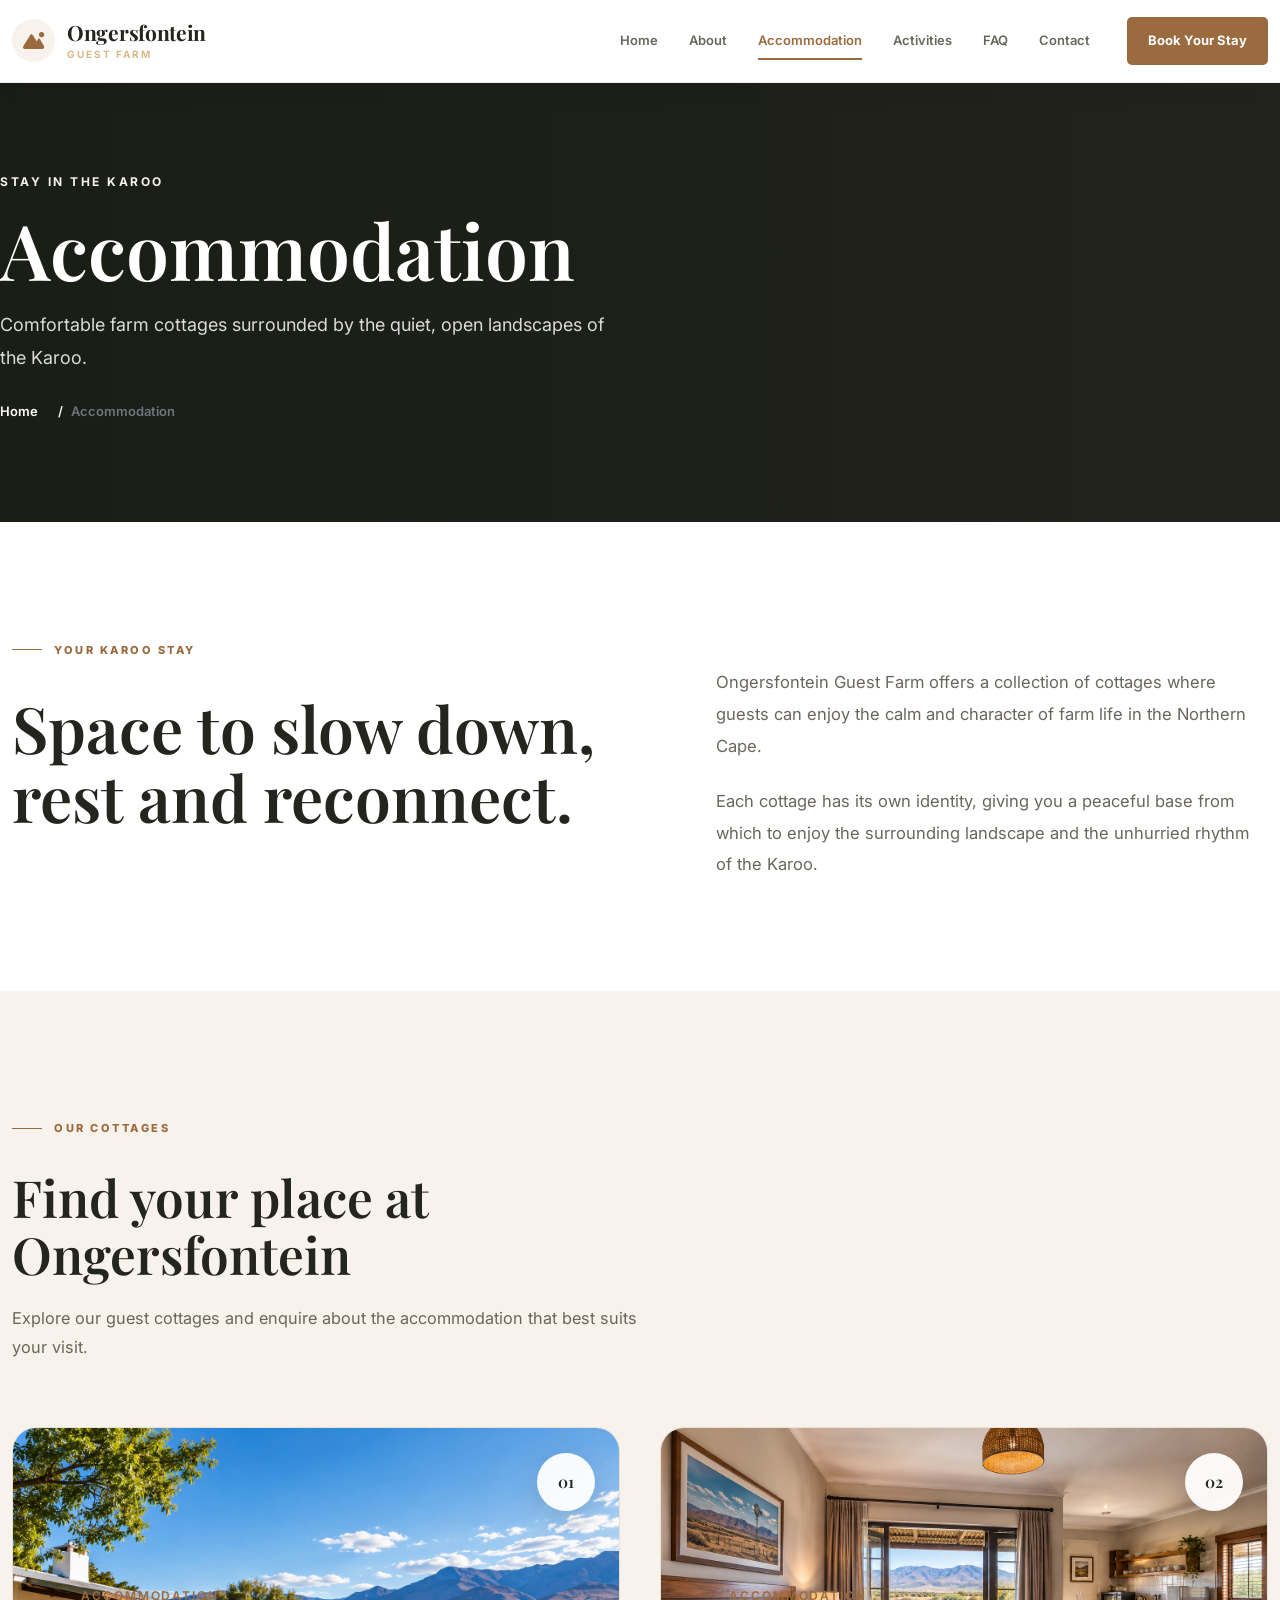
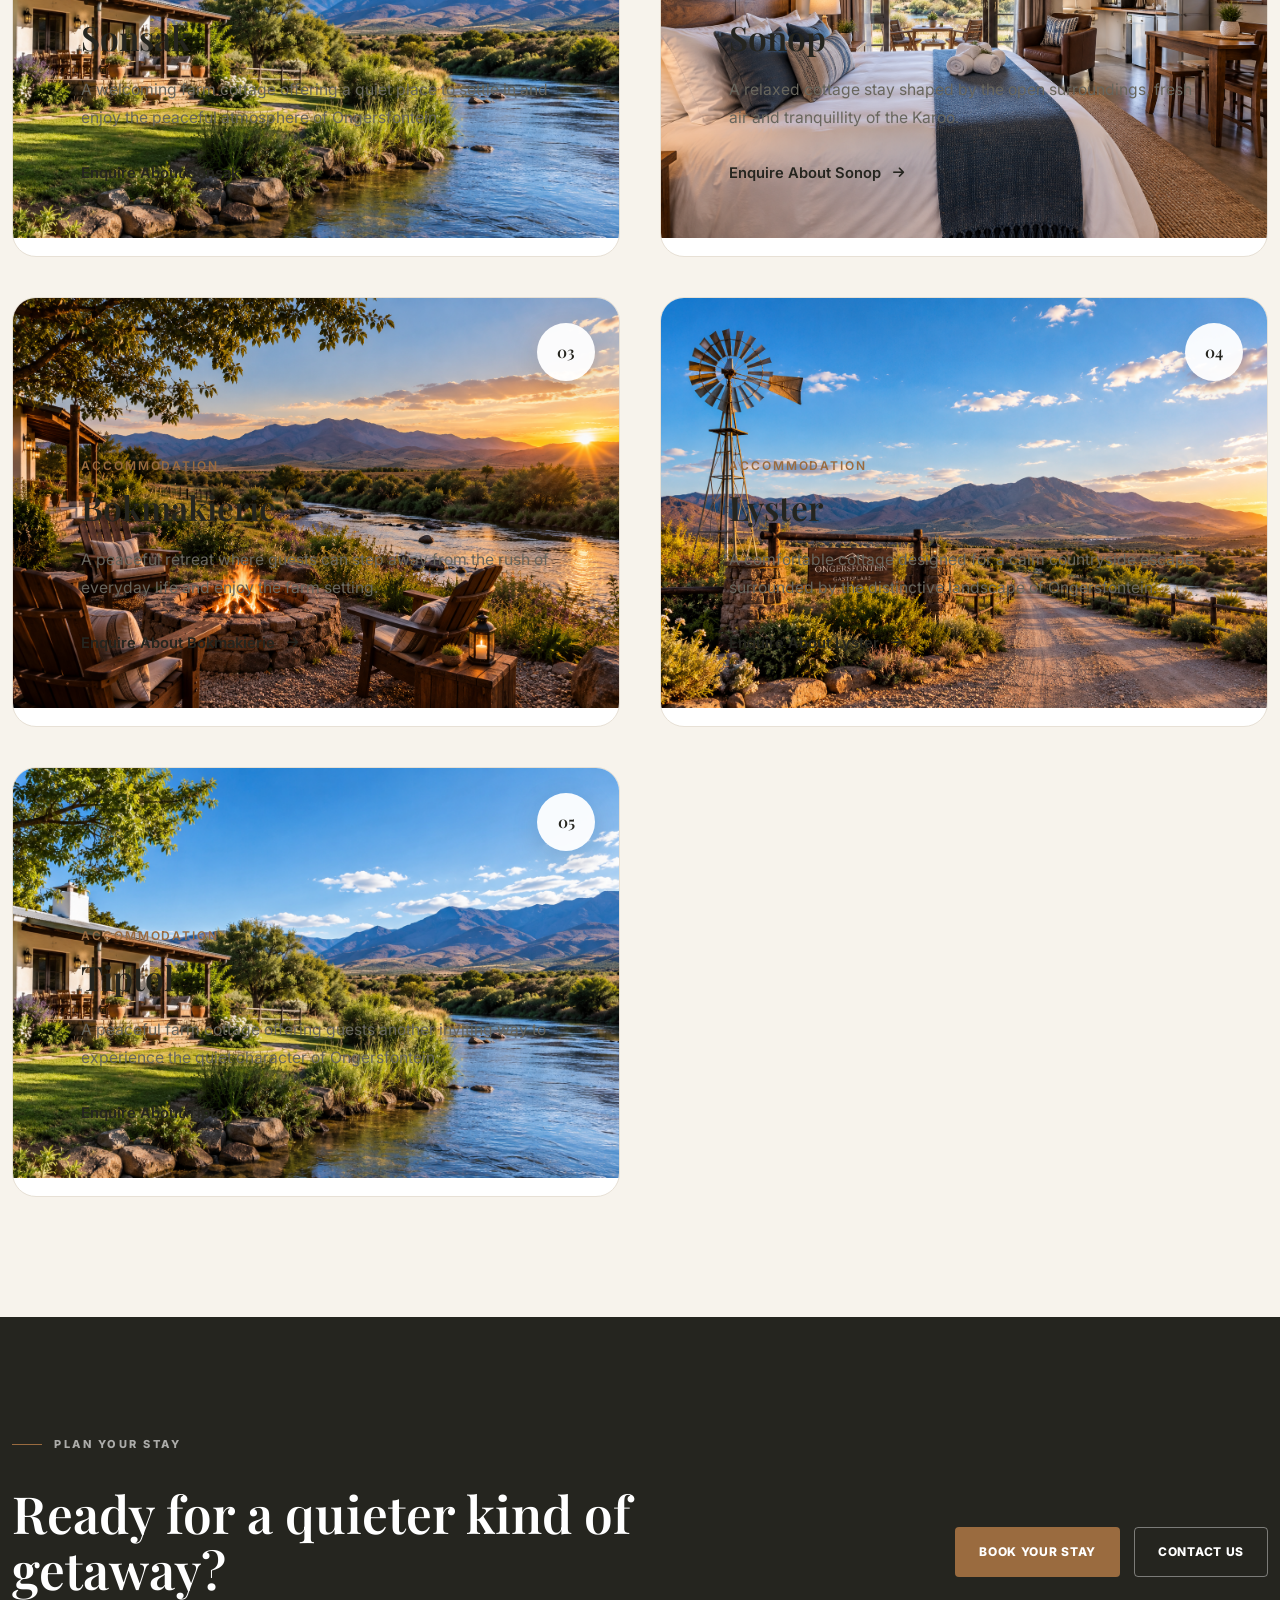
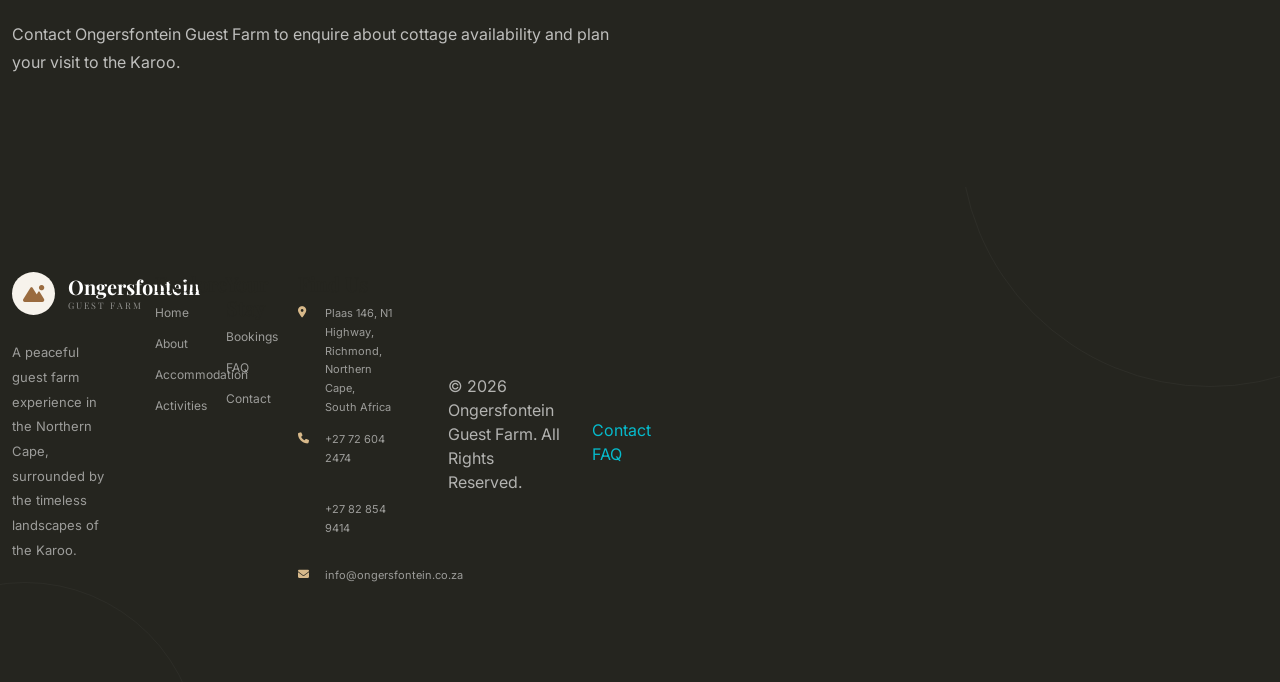
==== accommodation.html @ 9480a0e5 "Rename Accommodation.html to accommodation.html" ====
<!DOCTYPE html>
<html lang="en">

<head>
    <meta charset="utf-8">

    <title>Accommodation | Ongersfontein Guest Farm</title>

    <meta name="viewport" content="width=device-width, initial-scale=1.0">

    <meta name="description"
        content="Explore the cottages at Ongersfontein Guest Farm near Richmond in the Northern Cape. Discover peaceful Karoo accommodation surrounded by open landscapes and farm atmosphere.">

    <!-- Favicon -->
    <link href="img/favicon.ico" rel="icon">

    <!-- Google Fonts -->
    <link rel="preconnect" href="https://fonts.googleapis.com">
    <link rel="preconnect" href="https://fonts.gstatic.com" crossorigin>

    <link
        href="https://fonts.googleapis.com/css2?family=Playfair+Display:wght@500;600;700&family=Inter:wght@400;500;600&display=swap"
        rel="stylesheet">

    <!-- Font Awesome -->
    <link
        href="https://cdnjs.cloudflare.com/ajax/libs/font-awesome/6.5.2/css/all.min.css"
        rel="stylesheet">

    <!-- Bootstrap -->
    <link href="css/bootstrap.min.css" rel="stylesheet">

    <!-- Main Stylesheet -->
    <link href="css/style.css" rel="stylesheet">
</head>

<body>

    <!-- Spinner -->
    <div id="spinner"
        class="show bg-white position-fixed translate-middle w-100 vh-100 top-50 start-50 d-flex align-items-center justify-content-center">
        <div class="spinner-border text-primary" role="status">
            <span class="visually-hidden">Loading...</span>
        </div>
    </div>


    <!-- =========================
         NAVBAR
    ========================== -->
    <nav class="navbar navbar-expand-lg modern-navbar sticky-top">
        <div class="container">

            <a href="index.html" class="navbar-brand modern-brand">
                <span class="brand-icon">
                    <i class="fa-solid fa-mountain-sun"></i>
                </span>

                <span class="brand-text">
                    <strong>Ongersfontein</strong>
                    <small>Guest Farm</small>
                </span>
            </a>

            <button class="navbar-toggler modern-toggler" type="button"
                data-bs-toggle="collapse" data-bs-target="#mainNavbar"
                aria-controls="mainNavbar" aria-expanded="false"
                aria-label="Toggle navigation">

                <span class="navbar-toggler-icon"></span>
            </button>

            <div class="collapse navbar-collapse" id="mainNavbar">

                <ul class="navbar-nav ms-auto align-items-lg-center">

                    <li class="nav-item">
                        <a class="nav-link" href="index.html">Home</a>
                    </li>

                    <li class="nav-item">
                        <a class="nav-link" href="about.html">About</a>
                    </li>

                    <li class="nav-item">
                        <a class="nav-link active" href="accommodation.html">
                            Accommodation
                        </a>
                    </li>

                    <li class="nav-item">
                        <a class="nav-link" href="activities.html">
                            Activities
                        </a>
                    </li>

                    <li class="nav-item">
                        <a class="nav-link" href="faq.html">FAQ</a>
                    </li>

                    <li class="nav-item">
                        <a class="nav-link" href="contact.html">
                            Contact
                        </a>
                    </li>

                </ul>

                <a href="bookings.html"
                    class="modern-nav-btn ms-lg-4 mt-3 mt-lg-0">
                    Book Your Stay
                </a>

            </div>

        </div>
    </nav>


    <!-- =========================
         HERO
    ========================== -->
    <section class="inner-page-hero accommodation-page-hero">

        <div class="inner-page-hero-bg"></div>

        <div class="inner-page-hero-overlay"></div>

        <div class="container inner-page-hero-content">

            <span class="hero-eyebrow">
                Stay in the Karoo
            </span>

            <h1>Accommodation</h1>

            <p>
                Comfortable farm cottages surrounded by the quiet,
                open landscapes of the Karoo.
            </p>

            <nav aria-label="breadcrumb">

                <ol class="breadcrumb modern-breadcrumb">

                    <li class="breadcrumb-item">
                        <a href="index.html">Home</a>
                    </li>

                    <li class="breadcrumb-item active"
                        aria-current="page">
                        Accommodation
                    </li>

                </ol>

            </nav>

        </div>

    </section>


    <!-- =========================
         INTRODUCTION
    ========================== -->
    <section class="accommodation-intro">

        <div class="container">

            <div class="accommodation-intro-grid">

                <div class="accommodation-intro-heading">

                    <span class="modern-section-label">
                        Your Karoo Stay
                    </span>

                    <h2>
                        Space to slow down,
                        rest and reconnect.
                    </h2>

                </div>


                <div class="accommodation-intro-copy">

                    <p>
                        Ongersfontein Guest Farm offers a collection of
                        cottages where guests can enjoy the calm and
                        character of farm life in the Northern Cape.
                    </p>

                    <p>
                        Each cottage has its own identity, giving you a
                        peaceful base from which to enjoy the surrounding
                        landscape and the unhurried rhythm of the Karoo.
                    </p>

                </div>

            </div>

        </div>

    </section>


    <!-- =========================
         COTTAGES
    ========================== -->
    <section class="cottages-section">

        <div class="container">

            <div class="cottages-heading">

                <span class="modern-section-label">
                    Our Cottages
                </span>

                <h2>
                    Find your place at Ongersfontein
                </h2>

                <p>
                    Explore our guest cottages and enquire about the
                    accommodation that best suits your visit.
                </p>

            </div>


            <div class="cottage-grid">


                <!-- Cottage 01 -->
                <article class="cottage-card">

                    <div class="cottage-image">

                        <img src="img/E.png"
                            alt="Sonsak cottage at Ongersfontein Guest Farm">

                        <span class="cottage-number">01</span>

                    </div>

                    <div class="cottage-content">

                        <span class="cottage-label">
                            Accommodation
                        </span>

                        <h3>Sonsak</h3>

                        <p>
                            A welcoming farm cottage offering a quiet place
                            to settle in and enjoy the peaceful atmosphere
                            of Ongersfontein.
                        </p>

                        <a href="bookings.html"
                            class="cottage-link">

                            Enquire About Sonsak

                            <i class="fa-solid fa-arrow-right"></i>

                        </a>

                    </div>

                </article>


                <!-- Cottage 02 -->
                <article class="cottage-card">

                    <div class="cottage-image">

                        <img src="img/D.png"
                            alt="Sonop cottage at Ongersfontein Guest Farm">

                        <span class="cottage-number">02</span>

                    </div>

                    <div class="cottage-content">

                        <span class="cottage-label">
                            Accommodation
                        </span>

                        <h3>Sonop</h3>

                        <p>
                            A relaxed cottage stay shaped by the open
                            surroundings, fresh air and tranquillity
                            of the Karoo.
                        </p>

                        <a href="bookings.html"
                            class="cottage-link">

                            Enquire About Sonop

                            <i class="fa-solid fa-arrow-right"></i>

                        </a>

                    </div>

                </article>


                <!-- Cottage 03 -->
                <article class="cottage-card">

                    <div class="cottage-image">

                        <img src="img/C.png"
                            alt="Bokmakierie cottage at Ongersfontein Guest Farm">

                        <span class="cottage-number">03</span>

                    </div>

                    <div class="cottage-content">

                        <span class="cottage-label">
                            Accommodation
                        </span>

                        <h3>Bokmakierie</h3>

                        <p>
                            A peaceful retreat where guests can step away
                            from the rush of everyday life and enjoy
                            the farm setting.
                        </p>

                        <a href="bookings.html"
                            class="cottage-link">

                            Enquire About Bokmakierie

                            <i class="fa-solid fa-arrow-right"></i>

                        </a>

                    </div>

                </article>


                <!-- Cottage 04 -->
                <article class="cottage-card">

                    <div class="cottage-image">

                        <img src="img/B.png"
                            alt="Lyster cottage at Ongersfontein Guest Farm">

                        <span class="cottage-number">04</span>

                    </div>

                    <div class="cottage-content">

                        <span class="cottage-label">
                            Accommodation
                        </span>

                        <h3>Lyster</h3>

                        <p>
                            A comfortable cottage designed for a calm
                            countryside escape surrounded by the
                            distinctive landscape of Ongersfontein.
                        </p>

                        <a href="bookings.html"
                            class="cottage-link">

                            Enquire About Lyster

                            <i class="fa-solid fa-arrow-right"></i>

                        </a>

                    </div>

                </article>


                <!-- Cottage 05 -->
                <article class="cottage-card">

                    <div class="cottage-image">

                        <img src="img/A.png"
                            alt="Tiptol cottage at Ongersfontein Guest Farm">

                        <span class="cottage-number">05</span>

                    </div>

                    <div class="cottage-content">

                        <span class="cottage-label">
                            Accommodation
                        </span>

                        <h3>Tiptol</h3>

                        <p>
                            A peaceful farm cottage offering guests another
                            inviting way to experience the quiet character
                            of Ongersfontein.
                        </p>

                        <a href="bookings.html"
                            class="cottage-link">

                            Enquire About Tiptol

                            <i class="fa-solid fa-arrow-right"></i>

                        </a>

                    </div>

                </article>


            </div>

        </div>

    </section>


    <!-- =========================
         BOOKING CTA
    ========================== -->
    <section class="accommodation-cta">

        <div class="container">

            <div class="accommodation-cta-inner">

                <div class="accommodation-cta-copy">

                    <span class="modern-section-label light-label">
                        Plan Your Stay
                    </span>

                    <h2>
                        Ready for a quieter kind of getaway?
                    </h2>

                    <p>
                        Contact Ongersfontein Guest Farm to enquire about
                        cottage availability and plan your visit to the Karoo.
                    </p>

                </div>


                <div class="accommodation-cta-actions">

                    <a href="bookings.html"
                        class="modern-primary-btn">
                        Book Your Stay
                    </a>

                    <a href="contact.html"
                        class="modern-outline-btn light-outline">
                        Contact Us
                    </a>

                </div>

            </div>

        </div>

    </section>


    <!-- =========================
         FOOTER
    ========================== -->
    <footer class="modern-footer">

        <div class="container modern-footer-main">

            <div class="row g-5">


                <!-- Brand -->
                <div class="col-lg-4 col-md-6">

                    <div class="footer-brand">

                        <a href="index.html"
                            class="footer-logo">

                            <span class="brand-icon">
                                <i class="fa-solid fa-mountain-sun"></i>
                            </span>

                            <span class="brand-text">

                                <strong>
                                    Ongersfontein
                                </strong>

                                <small>
                                    Guest Farm
                                </small>

                            </span>

                        </a>

                        <p>
                            A peaceful guest farm experience in the
                            Northern Cape, surrounded by the timeless
                            landscapes of the Karoo.
                        </p>

                    </div>

                </div>


                <!-- Explore -->
                <div class="col-lg-2 col-md-6">

                    <div class="footer-column">

                        <h5>Explore</h5>

                        <a href="index.html">
                            Home
                        </a>

                        <a href="about.html">
                            About
                        </a>

                        <a href="accommodation.html">
                            Accommodation
                        </a>

                        <a href="activities.html">
                            Activities
                        </a>

                    </div>

                </div>


                <!-- Stay -->
                <div class="col-lg-2 col-md-6">

                    <div class="footer-column">

                        <h5>Your Stay</h5>

                        <a href="bookings.html">
                            Bookings
                        </a>

                        <a href="faq.html">
                            FAQ
                        </a>

                        <a href="contact.html">
                            Contact
                        </a>

                    </div>

                </div>


                <!-- Contact -->
                <div class="col-lg-4 col-md-6">

                    <div class="footer-column footer-contact">

                        <h5>Find Us</h5>

                        <p>
                            <i class="fa-solid fa-location-dot"></i>

                            <span>
                                Plaas 146, N1 Highway,<br>
                                Richmond, Northern Cape,<br>
                                South Africa
                            </span>
                        </p>

                        <p>
                            <i class="fa-solid fa-phone"></i>

                            <span>

                                <a href="tel:+27726042474">
                                    +27 72 604 2474
                                </a>

                                <br>

                                <a href="tel:+27828549414">
                                    +27 82 854 9414
                                </a>

                            </span>
                        </p>

                        <p>
                            <i class="fa-solid fa-envelope"></i>

                            <a href="mailto:info@ongersfontein.co.za">
                                info@ongersfontein.co.za
                            </a>
                        </p>

                    </div>

                </div>


            </div>


           

            <div class="modern-footer-bottom">

                <p>
                    &copy; 2026 Ongersfontein Guest Farm.
                    All Rights Reserved.
                </p>

                <div>
                    <a href="contact.html">
                        Contact
                    </a>

                    <a href="faq.html">
                        FAQ
                    </a>
                </div>

            </div>

        </div>

    </footer>


    <!-- Bootstrap JS -->
    <script src="js/bootstrap.bundle.min.js"></script>


    <!-- Spinner -->
    <script>
        window.addEventListener("load", function () {
            const spinner = document.getElementById("spinner");

            if (spinner) {
                spinner.classList.remove("show");
            }
        });
    </script>

</body>

</html>
---- css/style.css ----
/********** Template CSS **********/
:root {
    --primary: #06BBCC;
    --light: #F0FBFC;
    --dark: #181d38;
}

.fw-medium {
    font-weight: 600 !important;
}

.fw-semi-bold {
    font-weight: 700 !important;
}

.back-to-top {
    position: fixed;
    display: none;
    right: 45px;
    bottom: 45px;
    z-index: 99;
}


/*** Spinner ***/
#spinner {
    opacity: 0;
    visibility: hidden;
    transition: opacity .5s ease-out, visibility 0s linear .5s;
    z-index: 99999;
}

#spinner.show {
    transition: opacity .5s ease-out, visibility 0s linear 0s;
    visibility: visible;
    opacity: 1;
}


/*** Button ***/
.btn {
    font-family: 'Nunito', sans-serif;
    font-weight: 600;
    transition: .5s;
}

.btn.btn-primary,
.btn.btn-secondary {
    color: #FFFFFF;
}

.btn-square {
    width: 38px;
    height: 38px;
}

.btn-sm-square {
    width: 32px;
    height: 32px;
}

.btn-lg-square {
    width: 48px;
    height: 48px;
}

.btn-square,
.btn-sm-square,
.btn-lg-square {
    padding: 0;
    display: flex;
    align-items: center;
    justify-content: center;
    font-weight: normal;
    border-radius: 0px;
}


/*** Navbar ***/
.navbar .dropdown-toggle::after {
    border: none;
    content: "\f107";
    font-family: "Font Awesome 5 Free";
    font-weight: 900;
    vertical-align: middle;
    margin-left: 8px;
}

.navbar-light .navbar-nav .nav-link {
    margin-right: 30px;
    padding: 25px 0;
    color: #FFFFFF;
    font-size: 15px;
    text-transform: uppercase;
    outline: none;
}

.navbar-light .navbar-nav .nav-link:hover,
.navbar-light .navbar-nav .nav-link.active {
    color: var(--primary);
}

@media (max-width: 991.98px) {
    .navbar-light .navbar-nav .nav-link  {
        margin-right: 0;
        padding: 10px 0;
    }

    .navbar-light .navbar-nav {
        border-top: 1px solid #EEEEEE;
    }
}

.navbar-light .navbar-brand,
.navbar-light a.btn {
    height: 75px;
}

.navbar-light .navbar-nav .nav-link {
    color: var(--dark);
    font-weight: 500;
}

.navbar-light.sticky-top {
    top: -100px;
    transition: .5s;
}

@media (min-width: 992px) {
    .navbar .nav-item .dropdown-menu {
        display: block;
        margin-top: 0;
        opacity: 0;
        visibility: hidden;
        transition: .5s;
    }

    .navbar .dropdown-menu.fade-down {
        top: 100%;
        transform: rotateX(-75deg);
        transform-origin: 0% 0%;
    }

    .navbar .nav-item:hover .dropdown-menu {
        top: 100%;
        transform: rotateX(0deg);
        visibility: visible;
        transition: .5s;
        opacity: 1;
    }
}


/*** Header carousel ***/
@media (max-width: 768px) {
    .header-carousel .owl-carousel-item {
        position: relative;
        min-height: 500px;
    }
    
    .header-carousel .owl-carousel-item img {
        position: absolute;
        width: 100%;
        height: 100%;
        object-fit: cover;
    }
}

.header-carousel .owl-nav {
    position: absolute;
    top: 50%;
    right: 8%;
    transform: translateY(-50%);
    display: flex;
    flex-direction: column;
}

.header-carousel .owl-nav .owl-prev,
.header-carousel .owl-nav .owl-next {
    margin: 7px 0;
    width: 45px;
    height: 45px;
    display: flex;
    align-items: center;
    justify-content: center;
    color: #FFFFFF;
    background: transparent;
    border: 1px solid #FFFFFF;
    font-size: 22px;
    transition: .5s;
}

.header-carousel .owl-nav .owl-prev:hover,
.header-carousel .owl-nav .owl-next:hover {
    background: var(--primary);
    border-color: var(--primary);
}

.page-header {
    background: linear-gradient(rgba(24, 29, 56, .7), rgba(24, 29, 56, .7)), url(../img/E.png);
    background-position: center center;
    background-repeat: no-repeat;
    background-size: cover;
}

.page-header-inner {
    background: rgba(15, 23, 43, .7);
}

.breadcrumb-item + .breadcrumb-item::before {
    color: var(--light);
}


/*** Section Title ***/
.section-title {
    position: relative;
    display: inline-block;
    text-transform: uppercase;
}

.section-title::before {
    position: absolute;
    content: "";
    width: calc(100% + 80px);
    height: 2px;
    top: 4px;
    left: -40px;
    background: var(--primary);
    z-index: -1;
}

.section-title::after {
    position: absolute;
    content: "";
    width: calc(100% + 120px);
    height: 2px;
    bottom: 5px;
    left: -60px;
    background: var(--primary);
    z-index: -1;
}

.section-title.text-start::before {
    width: calc(100% + 40px);
    left: 0;
}

.section-title.text-start::after {
    width: calc(100% + 60px);
    left: 0;
}


/*** Service ***/
.service-item {
    background: var(--light);
    transition: .5s;
}

.service-item:hover {
    margin-top: -10px;
    background: var(--primary);
}

.service-item * {
    transition: .5s;
}

.service-item:hover * {
    color: var(--light) !important;
}


/*** Categories & Courses ***/
.category img,
.course-item img {
    transition: .5s;
}

.category a:hover img,
.course-item:hover img {
    transform: scale(1.1);
}


/*** Team ***/
.team-item img {
    transition: .5s;
}

.team-item:hover img {
    transform: scale(1.1);
}


/*** Testimonial ***/
.testimonial-carousel::before {
    position: absolute;
    content: "";
    top: 0;
    left: 0;
    height: 100%;
    width: 0;
    background: linear-gradient(to right, rgba(255, 255, 255, 1) 0%, rgba(255, 255, 255, 0) 100%);
    z-index: 1;
}

.testimonial-carousel::after {
    position: absolute;
    content: "";
    top: 0;
    right: 0;
    height: 100%;
    width: 0;
    background: linear-gradient(to left, rgba(255, 255, 255, 1) 0%, rgba(255, 255, 255, 0) 100%);
    z-index: 1;
}

@media (min-width: 768px) {
    .testimonial-carousel::before,
    .testimonial-carousel::after {
        width: 200px;
    }
}

@media (min-width: 992px) {
    .testimonial-carousel::before,
    .testimonial-carousel::after {
        width: 300px;
    }
}

.testimonial-carousel .owl-item .testimonial-text,
.testimonial-carousel .owl-item.center .testimonial-text * {
    transition: .5s;
}

.testimonial-carousel .owl-item.center .testimonial-text {
    background: var(--primary) !important;
}

.testimonial-carousel .owl-item.center .testimonial-text * {
    color: #FFFFFF !important;
}

.testimonial-carousel .owl-dots {
    margin-top: 24px;
    display: flex;
    align-items: flex-end;
    justify-content: center;
}

.testimonial-carousel .owl-dot {
    position: relative;
    display: inline-block;
    margin: 0 5px;
    width: 15px;
    height: 15px;
    border: 1px solid #CCCCCC;
    transition: .5s;
}

.testimonial-carousel .owl-dot.active {
    background: var(--primary);
    border-color: var(--primary);
}


/*** Footer ***/
.footer .btn.btn-social {
    margin-right: 5px;
    width: 35px;
    height: 35px;
    display: flex;
    align-items: center;
    justify-content: center;
    color: var(--light);
    font-weight: normal;
    border: 1px solid #FFFFFF;
    border-radius: 35px;
    transition: .3s;
}

.footer .btn.btn-social:hover {
    color: var(--primary);
}

.footer .btn.btn-link {
    display: block;
    margin-bottom: 5px;
    padding: 0;
    text-align: left;
    color: #FFFFFF;
    font-size: 15px;
    font-weight: normal;
    text-transform: capitalize;
    transition: .3s;
}

.footer .btn.btn-link::before {
    position: relative;
    content: "\f105";
    font-family: "Font Awesome 5 Free";
    font-weight: 900;
    margin-right: 10px;
}

.footer .btn.btn-link:hover {
    letter-spacing: 1px;
    box-shadow: none;
}

.footer .copyright {
    padding: 25px 0;
    font-size: 15px;
    border-top: 1px solid rgba(256, 256, 256, .1);
}

.footer .copyright a {
    color: var(--light);
}

.footer .footer-menu a {
    margin-right: 15px;
    padding-right: 15px;
    border-right: 1px solid rgba(255, 255, 255, .1);
}

.footer .footer-menu a:last-child {
    margin-right: 0;
    padding-right: 0;
    border-right: none;
}


/* Custom Tailwind overrides */
#spinner.show {
  opacity: 1 !important;
  visibility: visible !important;
}

.animate__animated.animate__fadeInDown {
  animation: fadeInDown 1s ease forwards;
}

@keyframes fadeInDown {
  from { opacity: 0; transform: translateY(-20px); }
  to { opacity: 1; transform: translateY(0); }
}
/* Spinner visibility toggle */
#spinner.show {
  opacity: 1 !important;
  visibility: visible !important;
}

/* Animate.css fallback for fadeInDown */
@keyframes fadeInDown {
  from { opacity: 0; transform: translateY(-20px); }
  to { opacity: 1; transform: translateY(0); }
}
.animate__animated.animate__fadeInDown {
  animation: fadeInDown 1s ease forwards;
}


/* =========================================================
   ONGERSFONTEIN GUEST FARM
   MODERN HOSPITALITY DESIGN
========================================================= */

:root {
    --primary: #9a6b3f;
    --primary-dark: #76502f;
    --secondary: #d8b98a;

    --dark: #25251f;
    --dark-soft: #3a392f;

    --cream: #f7f3ec;
    --cream-dark: #eee7dc;

    --white: #ffffff;
    --text: #68665d;
    --border: #e7e0d5;

    --radius: 16px;
    --radius-lg: 24px;

    --transition: all 0.3s ease;
}


/* =========================================================
   GENERAL
========================================================= */

body {
    font-family: "Inter", sans-serif;
    color: var(--text);
    background: var(--white);
}

h1,
h2,
h3,
h4,
h5,
h6 {
    font-family: "Playfair Display", serif;
    color: var(--dark);
}

a {
    text-decoration: none;
    transition: var(--transition);
}

.container {
    max-width: 1180px;
}


/* =========================================================
   LOADER
========================================================= */

.site-loader {
    position: fixed;
    inset: 0;
    z-index: 99999;
    background: var(--cream);
    display: flex;
    align-items: center;
    justify-content: center;
}

.loader-ring {
    width: 48px;
    height: 48px;
    border: 3px solid rgba(154, 107, 63, 0.2);
    border-top-color: var(--primary);
    border-radius: 50%;
    animation: loader 0.8s linear infinite;
}

@keyframes loader {
    to {
        transform: rotate(360deg);
    }
}


/* =========================================================
   NAVBAR
========================================================= */

.site-navbar {
    position: sticky;
    top: 0;
    z-index: 1000;
    width: 100%;
    background: rgba(255, 255, 255, 0.96);
    border-bottom: 1px solid rgba(0, 0, 0, 0.05);
    backdrop-filter: blur(12px);
}

.navbar-inner {
    min-height: 82px;
    display: flex;
    align-items: center;
}

.brand {
    display: flex;
    align-items: center;
    gap: 12px;
    color: var(--dark);
}

.brand:hover {
    color: var(--primary);
}

.brand-icon {
    width: 43px;
    height: 43px;
    border-radius: 50%;
    background: var(--cream);
    color: var(--primary);
    display: flex;
    align-items: center;
    justify-content: center;
    font-size: 17px;
}

.brand-text {
    display: flex;
    flex-direction: column;
    line-height: 1.1;
}

.brand-text strong {
    font-family: "Playfair Display", serif;
    font-size: 21px;
    font-weight: 700;
}

.brand-text small {
    margin-top: 4px;
    color: var(--text);
    font-size: 10px;
    text-transform: uppercase;
    letter-spacing: 2px;
}


.navbar-links {
    display: flex;
    align-items: center;
    gap: 30px;
    margin-left: auto;
    margin-right: 30px;
}

.navbar-links a {
    position: relative;
    color: var(--dark);
    font-size: 13px;
    font-weight: 600;
    letter-spacing: 0.2px;
    padding: 31px 0;
}

.navbar-links a::after {
    content: "";
    position: absolute;
    bottom: 23px;
    left: 0;
    width: 0;
    height: 2px;
    background: var(--primary);
    transition: var(--transition);
}

.navbar-links a:hover,
.navbar-links a.active {
    color: var(--primary);
}

.navbar-links a:hover::after,
.navbar-links a.active::after {
    width: 100%;
}


.nav-book-btn {
    display: inline-flex;
    align-items: center;
    gap: 12px;
    padding: 13px 20px;
    background: var(--dark);
    color: var(--white);
    border-radius: 50px;
    font-size: 12px;
    font-weight: 700;
    letter-spacing: 0.3px;
}

.nav-book-btn:hover {
    background: var(--primary);
    color: var(--white);
    transform: translateY(-2px);
}

.nav-book-btn i {
    font-size: 11px;
}


/* =========================================================
   MOBILE NAV
========================================================= */

.navbar-toggle {
    display: none;
    margin-left: auto;
    border: 0;
    background: transparent;
    width: 42px;
    height: 42px;
    padding: 8px;
}

.navbar-toggle span {
    display: block;
    height: 2px;
    background: var(--dark);
    margin: 5px 0;
}


/* =========================================================
   HERO
========================================================= */

.hero-section {
    position: relative;
    overflow: hidden;
}

.hero-slide {
    position: relative;
    height: min(720px, calc(100vh - 82px));
    min-height: 580px;
    overflow: hidden;
}

.hero-slide > img {
    width: 100%;
    height: 100%;
    object-fit: cover;
}

.hero-overlay {
    position: absolute;
    inset: 0;
    background:
        linear-gradient(
            90deg,
            rgba(20, 21, 17, 0.82) 0%,
            rgba(20, 21, 17, 0.60) 42%,
            rgba(20, 21, 17, 0.15) 100%
        );
}

.hero-content {
    position: absolute;
    inset: 0;
    display: flex;
    align-items: center;
}

.hero-copy {
    max-width: 680px;
    padding-bottom: 25px;
}

.hero-eyebrow {
    display: flex;
    align-items: center;
    gap: 10px;
    margin-bottom: 20px;
    color: var(--secondary);
    font-size: 12px;
    font-weight: 700;
    text-transform: uppercase;
    letter-spacing: 3px;
}

.hero-eyebrow span {
    width: 35px;
    height: 1px;
    background: var(--secondary);
}

.hero-copy h1 {
    margin: 0 0 22px;
    color: var(--white);
    font-size: clamp(48px, 6vw, 82px);
    line-height: 0.98;
    font-weight: 500;
    letter-spacing: -2px;
}

.hero-copy h1 em {
    color: var(--secondary);
    font-weight: 400;
}

.hero-copy p {
    max-width: 570px;
    margin-bottom: 32px;
    color: rgba(255, 255, 255, 0.86);
    font-size: 17px;
    line-height: 1.8;
}

.hero-buttons {
    display: flex;
    flex-wrap: wrap;
    gap: 12px;
}


/* =========================================================
   BUTTONS
========================================================= */

.btn-primary-custom {
    display: inline-flex;
    align-items: center;
    justify-content: center;
    gap: 15px;

    padding: 15px 24px;

    border-radius: 50px;

    background: var(--primary);
    color: var(--white);

    font-size: 12px;
    font-weight: 700;
    letter-spacing: 0.4px;
}

.btn-primary-custom:hover {
    color: var(--white);
    background: var(--primary-dark);
    transform: translateY(-2px);
}

.btn-primary-custom i {
    font-size: 10px;
}


.btn-outline-light-custom {
    display: inline-flex;
    align-items: center;
    justify-content: center;

    padding: 14px 23px;

    border: 1px solid rgba(255, 255, 255, 0.55);
    border-radius: 50px;

    color: var(--white);

    font-size: 12px;
    font-weight: 700;
}

.btn-outline-light-custom:hover {
    background: var(--white);
    color: var(--dark);
}


/* =========================================================
   HERO LOCATION
========================================================= */

.hero-location {
    position: absolute;
    right: 40px;
    bottom: 35px;

    display: flex;
    align-items: center;
    gap: 9px;

    color: rgba(255, 255, 255, 0.8);

    font-size: 11px;
    text-transform: uppercase;
    letter-spacing: 1.5px;
}

.hero-location i {
    color: var(--secondary);
}


/* =========================================================
   HERO SCROLL
========================================================= */

.hero-scroll {
    position: absolute;
    left: 50%;
    bottom: 28px;
    transform: translateX(-50%);

    display: flex;
    flex-direction: column;
    align-items: center;
    gap: 7px;

    color: rgba(255, 255, 255, 0.65);

    font-size: 9px;
    text-transform: uppercase;
    letter-spacing: 2px;

    z-index: 10;
}

.hero-scroll i {
    font-size: 10px;
}


/* =========================================================
   HIGHLIGHTS
========================================================= */

.highlights-section {
    position: relative;
    margin-top: -1px;
    padding: 0 0 20px;
    background: var(--white);
}

.highlights-card {
    position: relative;
    z-index: 20;

    display: grid;
    grid-template-columns: repeat(4, 1fr);

    padding: 27px 30px;

    background: var(--white);
    border-radius: 0 0 var(--radius-lg) var(--radius-lg);

    box-shadow: 0 15px 45px rgba(37, 37, 31, 0.08);
}

.highlight-item {
    display: flex;
    align-items: center;
    gap: 15px;
    padding: 5px 15px;
}

.highlight-icon {
    flex: 0 0 auto;

    width: 46px;
    height: 46px;

    display: flex;
    align-items: center;
    justify-content: center;

    border-radius: 50%;

    background: var(--cream);
    color: var(--primary);
}

.highlight-item span {
    display: block;
    margin-bottom: 4px;

    font-size: 9px;
    text-transform: uppercase;
    letter-spacing: 1.4px;
    color: #99958b;
}

.highlight-item strong {
    color: var(--dark);
    font-size: 13px;
}

.highlight-divider {
    width: 1px;
    background: var(--border);
}


/* =========================================================
   INTRO SECTION
========================================================= */

.intro-section {
    padding: 110px 0;
    background: var(--cream);
}

.intro-image-wrapper {
    position: relative;
    padding-right: 35px;
    padding-bottom: 35px;
}

.intro-image-wrapper::after {
    content: "";

    position: absolute;
    right: 0;
    bottom: 0;

    width: 75%;
    height: 75%;

    border: 1px solid var(--secondary);
    border-radius: var(--radius-lg);

    z-index: 0;
}

.intro-image {
    position: relative;
    z-index: 1;

    width: 100%;
    height: 500px;

    object-fit: cover;
    border-radius: var(--radius-lg);
}

.experience-badge {
    position: absolute;
    right: -5px;
    top: 35px;
    z-index: 5;

    width: 120px;
    height: 120px;

    border-radius: 50%;

    display: flex;
    flex-direction: column;
    align-items: center;
    justify-content: center;

    background: var(--primary);
    color: var(--white);

    box-shadow: 0 15px 30px rgba(0, 0, 0, 0.12);
}

.experience-badge strong {
    font-family: "Playfair Display", serif;
    font-size: 25px;
}

.experience-badge span {
    font-size: 9px;
    text-transform: uppercase;
    letter-spacing: 1.5px;
}


.section-label {
    display: flex;
    align-items: center;
    gap: 10px;

    margin-bottom: 18px;

    color: var(--primary);

    font-size: 10px;
    font-weight: 700;
    text-transform: uppercase;
    letter-spacing: 2.5px;
}

.section-label span {
    width: 28px;
    height: 1px;
    background: var(--primary);
}


.section-title {
    margin-bottom: 25px;

    font-size: clamp(38px, 4vw, 55px);
    line-height: 1.05;
    font-weight: 500;

    color: var(--dark);
}

.section-title em {
    color: var(--primary);
    font-weight: 400;
}

.intro-text {
    max-width: 520px;

    font-size: 16px;
    line-height: 1.85;

    color: var(--dark-soft);
}

.intro-text.secondary {
    color: var(--text);
    font-size: 14px;
}


.text-link {
    display: inline-flex;
    align-items: center;
    gap: 13px;

    margin-top: 15px;

    color: var(--primary);

    font-size: 12px;
    font-weight: 700;
    text-transform: uppercase;
    letter-spacing: 1px;
}

.text-link:hover {
    color: var(--primary-dark);
    gap: 18px;
}


/* =========================================================
   EXPERIENCE SECTION
========================================================= */

.experience-section {
    padding: 110px 0;
    background: var(--white);
}

.section-heading {
    max-width: 650px;
    margin: 0 auto;
}

.section-heading > p {
    max-width: 530px;
    margin: 0 auto;

    font-size: 15px;
    line-height: 1.8;
}


.experience-card {
    position: relative;

    display: block;
    height: 100%;

    padding: 35px 30px 30px;

    border: 1px solid var(--border);
    border-radius: var(--radius-lg);

    background: var(--white);

    overflow: hidden;
}

.experience-card::before {
    content: "";

    position: absolute;
    top: 0;
    left: 0;

    width: 100%;
    height: 3px;

    background: var(--primary);

    transform: scaleX(0);
    transform-origin: left;

    transition: var(--transition);
}

.experience-card:hover {
    border-color: transparent;
    box-shadow: 0 20px 50px rgba(37, 37, 31, 0.10);
    transform: translateY(-7px);
}

.experience-card:hover::before {
    transform: scaleX(1);
}


.experience-card-icon {
    width: 52px;
    height: 52px;

    margin-bottom: 30px;

    display: flex;
    align-items: center;
    justify-content: center;

    border-radius: 14px;

    background: var(--cream);
    color: var(--primary);

    font-size: 19px;
}


.card-number {
    position: absolute;
    top: 25px;
    right: 25px;

    color: #ddd7ce;

    font-family: "Playfair Display", serif;
    font-size: 30px;
}


.experience-card h3 {
    margin-bottom: 14px;

    font-size: 23px;
    font-weight: 600;
}

.experience-card p {
    margin-bottom: 25px;

    font-size: 13px;
    line-height: 1.8;
    color: var(--text);
}


.card-link {
    display: inline-flex;
    align-items: center;
    gap: 10px;

    color: var(--primary);

    font-size: 10px;
    font-weight: 700;
    text-transform: uppercase;
    letter-spacing: 1px;
}

.card-link i {
    font-size: 9px;
    transition: var(--transition);
}

.experience-card:hover .card-link i {
    transform: translateX(5px);
}


/* =========================================================
   FEATURED CARD
========================================================= */

.featured-card {
    background: var(--dark);
    border-color: var(--dark);
}

.featured-card h3 {
    color: var(--white);
}

.featured-card p {
    color: rgba(255, 255, 255, 0.65);
}

.featured-card .experience-card-icon {
    background: rgba(255, 255, 255, 0.08);
    color: var(--secondary);
}

.featured-card .card-number {
    color: rgba(255, 255, 255, 0.12);
}

.featured-card .card-link {
    color: var(--secondary);
}


/* =========================================================
   BOOKING CTA
========================================================= */

.booking-cta {
    position: relative;

    padding: 120px 0;

    background:
        url("../img/E.png")
        center center / cover no-repeat;

    overflow: hidden;
}

.booking-cta-overlay {
    position: absolute;
    inset: 0;

    background: rgba(30, 29, 23, 0.78);
}

.booking-content {
    position: relative;

    max-width: 700px;
}

.light-label {
    color: var(--secondary);
}

.light-label span {
    background: var(--secondary);
}

.booking-content h2 {
    margin-bottom: 20px;

    color: var(--white);

    font-size: clamp(40px, 5vw, 65px);
    line-height: 1.05;
    font-weight: 500;
}

.booking-content h2 em {
    color: var(--secondary);
    font-weight: 400;
}

.booking-content p {
    max-width: 550px;

    margin-bottom: 30px;

    color: rgba(255, 255, 255, 0.75);

    font-size: 15px;
    line-height: 1.8;
}


/* =========================================================
   OWL CAROUSEL
========================================================= */

.hero-slider .owl-dots {
    position: absolute;
    left: 50%;
    bottom: 35px;

    transform: translateX(-50%);

    display: flex;
    gap: 8px;
}

.hero-slider .owl-dot span {
    width: 28px !important;
    height: 3px !important;

    margin: 0 3px !important;

    background: rgba(255, 255, 255, 0.35) !important;

    border-radius: 10px !important;
}

.hero-slider .owl-dot.active span {
    width: 45px !important;
    background: var(--secondary) !important;
}


/* =========================================================
   RESPONSIVE
========================================================= */

@media (max-width: 1199px) {

    .navbar-links {
        gap: 20px;
        margin-right: 20px;
    }

    .navbar-links a {
        font-size: 12px;
    }

}


@media (max-width: 991px) {

    .navbar-inner {
        min-height: 72px;
    }

    .navbar-toggle {
        display: block;
    }

    .navbar-collapse {
        background: var(--white);
        padding: 20px 0 25px;
    }

    .navbar-links {
        flex-direction: column;
        align-items: flex-start;

        gap: 0;

        margin: 0;
    }

    .navbar-links a {
        width: 100%;
        padding: 12px 0;
    }

    .navbar-links a::after {
        display: none;
    }

    .nav-book-btn {
        margin-top: 12px;
        display: inline-flex;
    }


    .hero-slide {
        height: 650px;
        min-height: 550px;
    }


    .highlights-card {
        grid-template-columns: repeat(2, 1fr);
        gap: 20px;
    }

    .highlight-divider {
        display: none;
    }

    .highlight-item {
        padding: 5px;
    }


    .intro-section,
    .experience-section {
        padding: 80px 0;
    }

}


@media (max-width: 767px) {

    .brand-text strong {
        font-size: 18px;
    }

    .brand-text small {
        font-size: 8px;
    }


    .hero-slide {
        height: 650px;
    }

    .hero-overlay {
        background:
            linear-gradient(
                90deg,
                rgba(20, 21, 17, 0.85),
                rgba(20, 21, 17, 0.45)
            );
    }

    .hero-copy h1 {
        font-size: 48px;
        letter-spacing: -1px;
    }

    .hero-copy p {
        font-size: 14px;
        line-height: 1.7;
    }

    .hero-location {
        right: 20px;
        bottom: 25px;
    }

    .hero-scroll {
        display: none;
    }


    .highlights-section {
        padding: 0 15px 15px;
    }

    .highlights-card {
        grid-template-columns: 1fr;
        padding: 20px;
        border-radius: 0 0 16px 16px;
    }


    .intro-section,
    .experience-section {
        padding: 70px 0;
    }

    .intro-image-wrapper {
        padding-right: 20px;
        padding-bottom: 20px;
    }

    .intro-image {
        height: 390px;
    }

    .experience-badge {
        width: 95px;
        height: 95px;
        right: -2px;
        top: 20px;
    }

    .experience-badge strong {
        font-size: 21px;
    }


    .section-title {
        font-size: 40px;
    }


    .experience-card {
        padding: 30px 25px;
    }


    .booking-cta {
        padding: 85px 0;
    }

    .booking-content h2 {
        font-size: 42px;
    }

}


@media (max-width: 480px) {

    .brand-icon {
        width: 38px;
        height: 38px;
    }

    .brand-text strong {
        font-size: 16px;
    }


    .hero-slide {
        height: 620px;
        min-height: 520px;
    }

    .hero-copy h1 {
        font-size: 43px;
    }

    .hero-buttons {
        flex-direction: column;
        align-items: flex-start;
    }

    .btn-primary-custom,
    .btn-outline-light-custom {
        width: auto;
    }


    .hero-location {
        display: none;
    }

}

Add this CSS after the CSS I gave you previously
/* =========================================================
   MODERN ABOUT SECTION
========================================================= */

.about-modern {
    padding: 115px 0;
    background: var(--cream);
    overflow: hidden;
}



/* ---------------------------------------------------------
   ABOUT IMAGE
--------------------------------------------------------- */

.about-visual {
    position: relative;
    padding: 0 35px 35px 0;
}

.about-image-main {
    position: relative;
    z-index: 2;
    height: 560px;
    overflow: hidden;
    border-radius: var(--radius-lg);
}

.about-image-main img {
    width: 100%;
    height: 100%;
    object-fit: cover;
    transition: transform 0.7s ease;
}

.about-visual:hover .about-image-main img {
    transform: scale(1.04);
}

.about-image-border {
    position: absolute;
    z-index: 1;

    right: 0;
    bottom: 0;

    width: 85%;
    height: 85%;

    border: 1px solid var(--secondary);
    border-radius: var(--radius-lg);
}


/* ---------------------------------------------------------
   ABOUT BADGE
--------------------------------------------------------- */

.about-image-detail {
    position: absolute;
    z-index: 5;

    left: -25px;
    bottom: 65px;

    width: 135px;
    height: 135px;

    display: flex;
    flex-direction: column;
    align-items: center;
    justify-content: center;

    border-radius: 50%;

    background: var(--primary);
    color: var(--white);

    box-shadow: 0 18px 40px rgba(37, 37, 31, 0.18);
}

.about-image-detail span {
    font-size: 9px;
    text-transform: uppercase;
    letter-spacing: 2px;
    opacity: 0.75;
}

.about-image-detail strong {
    margin: 2px 0;

    font-family: "Playfair Display", serif;
    font-size: 27px;
    font-weight: 500;
}

.about-image-detail small {
    font-size: 8px;
    text-transform: uppercase;
    letter-spacing: 1.5px;
}


/* ---------------------------------------------------------
   SECTION LABEL
--------------------------------------------------------- */

.modern-section-label {
    display: flex;
    align-items: center;
    gap: 10px;

    margin-bottom: 18px;

    color: var(--primary);

    font-size: 10px;
    font-weight: 700;

    text-transform: uppercase;
    letter-spacing: 2.5px;
}

.modern-section-label span {
    width: 28px;
    height: 1px;
    background: var(--primary);
}


/* ---------------------------------------------------------
   SECTION TITLE
--------------------------------------------------------- */

.modern-section-title {
    margin: 0 0 25px;

    color: var(--dark);

    font-family: "Playfair Display", serif;
    font-size: clamp(40px, 4vw, 58px);
    line-height: 1.03;
    font-weight: 500;

    letter-spacing: -1.5px;
}

.modern-section-title em {
    color: var(--primary);
    font-weight: 400;
}


/* ---------------------------------------------------------
   ABOUT TEXT
--------------------------------------------------------- */

.about-lead {
    max-width: 550px;

    margin-bottom: 18px;

    color: var(--dark-soft);

    font-size: 17px;
    line-height: 1.8;
}

.about-description {
    max-width: 550px;

    margin-bottom: 32px;

    color: var(--text);

    font-size: 14px;
    line-height: 1.9;
}


/* ---------------------------------------------------------
   ABOUT FEATURES
--------------------------------------------------------- */

.about-features {
    display: grid;
    grid-template-columns: repeat(2, 1fr);

    gap: 20px;

    margin-bottom: 32px;
}

.about-feature {
    display: flex;
    align-items: center;
    gap: 13px;
}

.about-feature-icon {
    flex: 0 0 auto;

    width: 43px;
    height: 43px;

    display: flex;
    align-items: center;
    justify-content: center;

    border-radius: 12px;

    background: var(--white);
    color: var(--primary);

    font-size: 14px;
}

.about-feature strong {
    display: block;

    margin-bottom: 3px;

    color: var(--dark);

    font-size: 12px;
}

.about-feature span {
    display: block;

    color: #8b887f;

    font-size: 10px;
    line-height: 1.4;
}


/* ---------------------------------------------------------
   ACTIONS
--------------------------------------------------------- */

.about-actions {
    display: flex;
    align-items: center;
    gap: 25px;
}


/* =========================================================
   BUTTONS
========================================================= */

.modern-primary-btn {
    display: inline-flex;
    align-items: center;
    justify-content: center;
    gap: 14px;

    padding: 15px 23px;

    background: var(--primary);
    color: var(--white);

    border-radius: 50px;

    font-size: 11px;
    font-weight: 700;

    text-transform: uppercase;
    letter-spacing: 0.8px;
}

.modern-primary-btn:hover {
    color: var(--white);
    background: var(--primary-dark);
    transform: translateY(-2px);
}

.modern-primary-btn i {
    font-size: 9px;
}


.modern-text-btn {
    display: inline-flex;
    align-items: center;
    gap: 10px;

    color: var(--dark);

    font-size: 10px;
    font-weight: 700;

    text-transform: uppercase;
    letter-spacing: 1px;
}

.modern-text-btn:hover {
    color: var(--primary);
    gap: 15px;
}


/* =========================================================
   STAY SECTION
========================================================= */

.stay-section {
    padding: 115px 0;

    background: var(--white);
}


/* ---------------------------------------------------------
   STAY HEADING
--------------------------------------------------------- */

.stay-heading {
    display: flex;
    align-items: flex-end;
    justify-content: space-between;

    gap: 50px;

    margin-bottom: 55px;
}

.stay-heading-copy {
    max-width: 430px;

    padding-bottom: 8px;
}

.stay-heading-copy p {
    margin-bottom: 20px;

    color: var(--text);

    font-size: 14px;
    line-height: 1.8;
}


/* =========================================================
   COTTAGE GRID
========================================================= */

.cottages-grid {
    display: grid;

    grid-template-columns: repeat(2, 1fr);

    gap: 20px;
}


/* ---------------------------------------------------------
   COTTAGE CARD
--------------------------------------------------------- */

.cottage-card {
    display: block;

    position: relative;

    height: 430px;

    overflow: hidden;

    border-radius: var(--radius-lg);

    background: var(--dark);
}

.cottage-card.cottage-large {
    height: 530px;
    grid-row: span 2;
}

.cottage-card.cottage-wide {
    height: 430px;
}


/* ---------------------------------------------------------
   COTTAGE IMAGE
--------------------------------------------------------- */

.cottage-image {
    position: relative;

    width: 100%;
    height: 100%;

    overflow: hidden;
}

.cottage-image img {
    width: 100%;
    height: 100%;

    object-fit: cover;

    transition: transform 0.7s ease;
}

.cottage-card:hover .cottage-image img {
    transform: scale(1.07);
}


/* ---------------------------------------------------------
   IMAGE OVERLAY
--------------------------------------------------------- */

.cottage-overlay {
    position: absolute;
    inset: 0;

    background:
        linear-gradient(
            to top,
            rgba(20, 20, 16, 0.88) 0%,
            rgba(20, 20, 16, 0.30) 55%,
            rgba(20, 20, 16, 0.05) 100%
        );

    transition: var(--transition);
}

.cottage-card:hover .cottage-overlay {
    background:
        linear-gradient(
            to top,
            rgba(20, 20, 16, 0.92) 0%,
            rgba(20, 20, 16, 0.40) 65%,
            rgba(20, 20, 16, 0.10) 100%
        );
}


/* ---------------------------------------------------------
   COTTAGE NUMBER
--------------------------------------------------------- */

.cottage-number {
    position: absolute;

    top: 25px;
    right: 28px;

    color: rgba(255, 255, 255, 0.75);

    font-family: "Playfair Display", serif;

    font-size: 26px;
    font-weight: 400;
}


/* ---------------------------------------------------------
   COTTAGE CONTENT
--------------------------------------------------------- */

.cottage-content {
    position: absolute;

    left: 30px;
    right: 30px;
    bottom: 30px;
}

.cottage-type {
    display: block;

    margin-bottom: 6px;

    color: var(--secondary);

    font-size: 9px;
    font-weight: 700;

    text-transform: uppercase;
    letter-spacing: 2px;
}

.cottage-content h3 {
    margin-bottom: 16px;

    color: var(--white);

    font-size: 34px;
    font-weight: 500;
}

.cottage-explore {
    display: inline-flex;
    align-items: center;
    gap: 10px;

    color: rgba(255, 255, 255, 0.85);

    font-size: 10px;
    font-weight: 700;

    text-transform: uppercase;
    letter-spacing: 1px;

    transition: var(--transition);
}

.cottage-card:hover .cottage-explore {
    color: var(--secondary);
    gap: 15px;
}


/* =========================================================
   COTTAGE DETAILS
========================================================= */

.cottage-details-section {
    padding: 110px 0;

    background: var(--cream);
}


/* ---------------------------------------------------------
   HEADER
--------------------------------------------------------- */

.cottage-details-header {
    display: flex;
    align-items: flex-end;
    justify-content: space-between;

    gap: 60px;

    margin-bottom: 50px;
}

.cottage-details-header > p {
    max-width: 430px;

    margin: 0 0 8px;

    color: var(--text);

    font-size: 14px;
    line-height: 1.8;
}


/* ---------------------------------------------------------
   DETAIL CARD
--------------------------------------------------------- */

.cottage-detail-card {
    position: relative;

    height: 100%;

    padding: 35px 30px;

    background: var(--white);

    border-radius: var(--radius-lg);

    border: 1px solid var(--border);

    transition: var(--transition);

    overflow: hidden;
}

.cottage-detail-card:hover {
    transform: translateY(-6px);

    border-color: transparent;

    box-shadow:
        0 20px 45px rgba(37, 37, 31, 0.09);
}

.detail-icon {
    width: 52px;
    height: 52px;

    display: flex;
    align-items: center;
    justify-content: center;

    margin-bottom: 30px;

    border-radius: 14px;

    background: var(--cream);
    color: var(--primary);

    font-size: 18px;
}

.detail-number {
    position: absolute;

    top: 22px;
    right: 24px;

    color: #e5ded4;

    font-family: "Playfair Display", serif;

    font-size: 28px;
}

.cottage-detail-card h3 {
    margin-bottom: 14px;

    font-size: 21px;
    font-weight: 600;
}

.cottage-detail-card p {
    margin: 0;

    color: var(--text);

    font-size: 12px;
    line-height: 1.8;
}


/* =========================================================
   CTA
========================================================= */

.stay-cta {
    position: relative;

    padding: 120px 0;

    overflow: hidden;
}

.stay-cta-image {
    position: absolute;
    inset: 0;

    background:
        url("../img/D.png")
        center center / cover no-repeat;
}

.stay-cta-overlay {
    position: absolute;
    inset: 0;

    background:
        linear-gradient(
            90deg,
            rgba(26, 25, 20, 0.88),
            rgba(26, 25, 20, 0.60),
            rgba(26, 25, 20, 0.25)
        );
}

.stay-cta-content {
    position: relative;

    max-width: 650px;
}

.light-label {
    color: var(--secondary);
}

.light-label span {
    background: var(--secondary);
}

.stay-cta-content h2 {
    margin-bottom: 22px;

    color: var(--white);

    font-family: "Playfair Display", serif;

    font-size: clamp(43px, 5vw, 66px);
    line-height: 1.02;
    font-weight: 500;

    letter-spacing: -1.5px;
}

.stay-cta-content p {
    max-width: 530px;

    margin-bottom: 30px;

    color: rgba(255, 255, 255, 0.76);

    font-size: 15px;
    line-height: 1.8;
}

.stay-cta-actions {
    display: flex;
    flex-wrap: wrap;
    align-items: center;

    gap: 12px;
}


/* ---------------------------------------------------------
   CTA OUTLINE BUTTON
--------------------------------------------------------- */

.modern-outline-btn {
    display: inline-flex;
    align-items: center;
    justify-content: center;

    padding: 14px 22px;

    border: 1px solid rgba(255, 255, 255, 0.5);

    border-radius: 50px;

    color: var(--white);

    font-size: 11px;
    font-weight: 700;

    text-transform: uppercase;
    letter-spacing: 0.8px;
}

.modern-outline-btn:hover {
    background: var(--white);
    color: var(--dark);
}


/* =========================================================
   RESPONSIVE
========================================================= */

@media (max-width: 991px) {

    .about-modern,
    .stay-section,
    .cottage-details-section {
        padding: 85px 0;
    }


    .about-visual {
        max-width: 650px;
        margin: 0 auto 20px;
    }


    .stay-heading {
        align-items: flex-start;
        flex-direction: column;

        gap: 20px;
    }


    .cottages-grid {
        grid-template-columns: 1fr 1fr;
    }


    .cottage-card.cottage-large {
        height: 450px;
    }

    .cottage-card {
        height: 360px;
    }


    .cottage-details-header {
        align-items: flex-start;
        flex-direction: column;

        gap: 10px;
    }

}


@media (max-width: 767px) {

    .about-modern,
    .stay-section,
    .cottage-details-section {
        padding: 70px 0;
    }


    .about-image-main {
        height: 430px;
    }


    .about-image-detail {
        left: -5px;
        bottom: 40px;

        width: 105px;
        height: 105px;
    }

    .about-image-detail strong {
        font-size: 22px;
    }


    .about-features {
        grid-template-columns: 1fr;
        gap: 15px;
    }


    .about-actions {
        align-items: flex-start;
        flex-direction: column;
        gap: 18px;
    }


    .cottages-grid {
        grid-template-columns: 1fr;
    }


    .cottage-card,
    .cottage-card.cottage-large,
    .cottage-card.cottage-wide {
        height: 390px;
    }


    .cottage-content h3 {
        font-size: 30px;
    }


    .cottage-details-header {
        margin-bottom: 35px;
    }


    .stay-cta {
        padding: 85px 0;
    }

}


@media (max-width: 480px) {

    .about-image-main {
        height: 370px;
    }


    .about-visual {
        padding-right: 18px;
        padding-bottom: 18px;
    }


    .modern-section-title {
        font-size: 39px;
    }


    .cottage-card,
    .cottage-card.cottage-large,
    .cottage-card.cottage-wide {
        height: 350px;
    }


    .cottage-content {
        left: 22px;
        right: 22px;
        bottom: 22px;
    }


    .cottage-number {
        top: 20px;
        right: 20px;
    }

}

```css
/* =========================================================
   HOSTS SECTION
========================================================= */

.hosts-section {
    padding: 115px 0;
    background: var(--white);
}

.hosts-intro {
    display: flex;
    align-items: flex-end;
    justify-content: space-between;
    gap: 60px;
    margin-bottom: 60px;
}

.hosts-intro > p {
    max-width: 420px;
    margin: 0 0 8px;
    color: var(--text);
    font-size: 14px;
    line-height: 1.9;
}


/* ---------------------------------------------------------
   HOST LAYOUT
--------------------------------------------------------- */

.hosts-layout {
    display: grid;
    grid-template-columns: 1.05fr 1fr;
    gap: 30px;
}


/* ---------------------------------------------------------
   FEATURE IMAGE
--------------------------------------------------------- */

.host-feature-image {
    position: relative;
    min-height: 560px;
    overflow: hidden;
    border-radius: var(--radius-lg);
}

.host-feature-image img {
    width: 100%;
    height: 100%;
    object-fit: cover;
    transition: transform 0.7s ease;
}

.host-feature-image:hover img {
    transform: scale(1.04);
}

.host-image-caption {
    position: absolute;
    left: 30px;
    bottom: 30px;
    right: 30px;
    padding: 25px;
    border-radius: 18px;
    background: rgba(30, 30, 25, 0.75);
    backdrop-filter: blur(12px);
}

.host-image-caption span {
    display: block;
    margin-bottom: 8px;
    color: var(--secondary);
    font-size: 9px;
    font-weight: 700;
    text-transform: uppercase;
    letter-spacing: 2px;
}

.host-image-caption strong {
    color: var(--white);
    font-family: "Playfair Display", serif;
    font-size: 28px;
    line-height: 1.15;
    font-weight: 500;
}


/* ---------------------------------------------------------
   HOST ROLES
--------------------------------------------------------- */

.host-roles {
    display: grid;
    grid-template-columns: 1fr 1fr;
    gap: 18px;
}

.host-role {
    position: relative;
    padding: 35px 28px;
    background: var(--cream);
    border: 1px solid var(--border);
    border-radius: var(--radius-lg);
    transition: var(--transition);
}

.host-role:hover {
    background: var(--white);
    border-color: transparent;
    box-shadow: 0 18px 40px rgba(37, 37, 31, 0.08);
    transform: translateY(-4px);
}

.host-role-number {
    position: absolute;
    top: 20px;
    right: 23px;
    color: #ddd7ce;
    font-family: "Playfair Display", serif;
    font-size: 25px;
}

.host-role-icon {
    width: 48px;
    height: 48px;

    display: flex;
    align-items: center;
    justify-content: center;

    margin-bottom: 28px;

    border-radius: 13px;

    background: var(--white);
    color: var(--primary);

    font-size: 15px;
}

.host-role h3 {
    margin-bottom: 12px;
    color: var(--dark);
    font-size: 20px;
}

.host-role p {
    margin: 0;
    color: var(--text);
    font-size: 12px;
    line-height: 1.8;
}


/* =========================================================
   REVIEWS
========================================================= */

.reviews-section {
    padding: 115px 0;
    background: var(--cream);
}

.reviews-heading {
    display: flex;
    align-items: flex-end;
    justify-content: space-between;
    gap: 50px;
    margin-bottom: 55px;
}

.reviews-rating {
    padding-bottom: 8px;
    text-align: right;
}

.rating-stars,
.review-stars {
    color: var(--primary);
    letter-spacing: 4px;
    font-size: 12px;
}

.reviews-rating span {
    display: block;
    margin-top: 6px;
    color: #8a867d;
    font-size: 10px;
    text-transform: uppercase;
    letter-spacing: 1px;
}


/* ---------------------------------------------------------
   REVIEW GRID
--------------------------------------------------------- */

.reviews-grid {
    display: grid;
    grid-template-columns: 1.35fr 1fr 1fr;
    gap: 18px;
}

.review-card {
    position: relative;
    padding: 35px 30px;
    background: var(--white);
    border-radius: var(--radius-lg);
    border: 1px solid var(--border);
}

.review-card.review-featured {
    grid-row: span 2;
    padding: 45px 38px;
    background: var(--dark);
    color: var(--white);
}

.review-mark {
    position: absolute;
    top: 18px;
    right: 30px;
    color: rgba(255,255,255,0.10);
    font-family: "Playfair Display", serif;
    font-size: 90px;
    line-height: 1;
}

.review-featured .review-stars {
    color: var(--secondary);
}

.review-card > p {
    margin: 20px 0 35px;
    color: var(--text);
    font-family: "Playfair Display", serif;
    font-size: 17px;
    line-height: 1.65;
}

.review-featured > p {
    max-width: 430px;
    color: rgba(255,255,255,0.86);
    font-size: 21px;
}

.review-author {
    display: flex;
    align-items: center;
    gap: 12px;
}

.review-author img {
    width: 42px;
    height: 42px;
    object-fit: cover;
    border-radius: 50%;
}

.review-author strong {
    display: block;
    color: var(--dark);
    font-size: 11px;
}

.review-author span {
    display: block;
    margin-top: 3px;
    color: #918c83;
    font-size: 9px;
}

.review-featured .review-author strong {
    color: var(--white);
}


/* =========================================================
   FINAL CTA
========================================================= */

.final-booking {
    position: relative;
    min-height: 570px;

    display: flex;
    align-items: center;

    overflow: hidden;
}

.final-booking-bg {
    position: absolute;
    inset: 0;

    background:
        url("../img/D.png")
        center center / cover no-repeat;

    transition: transform 1s ease;
}

.final-booking:hover .final-booking-bg {
    transform: scale(1.03);
}

.final-booking-overlay {
    position: absolute;
    inset: 0;

    background:
        linear-gradient(
            90deg,
            rgba(22, 22, 18, 0.92),
            rgba(22, 22, 18, 0.65),
            rgba(22, 22, 18, 0.25)
        );
}

.final-booking-content {
    position: relative;
    max-width: 700px;
    padding: 80px 0;
}

.final-booking-content h2 {
    margin-bottom: 25px;

    color: var(--white);

    font-family: "Playfair Display", serif;
    font-size: clamp(44px, 5vw, 68px);
    line-height: 1.02;
    font-weight: 500;
    letter-spacing: -1.5px;
}

.final-booking-content h2 em {
    color: var(--secondary);
    font-weight: 400;
}

.final-booking-content p {
    max-width: 520px;
    margin-bottom: 30px;

    color: rgba(255,255,255,0.78);

    font-size: 15px;
    line-height: 1.8;
}


/* =========================================================
   FOOTER
========================================================= */

.modern-footer {
    padding-top: 85px;
    background: #171714;
    color: rgba(255,255,255,0.7);
}


/* ---------------------------------------------------------
   FOOTER MAIN
--------------------------------------------------------- */

.footer-main {
    display: grid;

    grid-template-columns: 1.5fr 0.75fr 0.75fr 1.2fr;

    gap: 55px;

    padding-bottom: 70px;

    border-bottom: 1px solid rgba(255,255,255,0.09);
}


/* ---------------------------------------------------------
   FOOTER BRAND
--------------------------------------------------------- */

.footer-logo {
    display: inline-flex;
    align-items: center;
    gap: 12px;

    margin-bottom: 25px;

    color: var(--white);
}

.footer-logo:hover {
    color: var(--white);
}

.footer-logo-icon {
    width: 45px;
    height: 45px;

    display: flex;
    align-items: center;
    justify-content: center;

    border: 1px solid rgba(255,255,255,0.2);
    border-radius: 50%;

    color: var(--secondary);
}

.footer-logo > span:last-child {
    font-family: "Playfair Display", serif;
    font-size: 21px;
    line-height: 1;
}

.footer-logo small {
    display: block;
    margin-top: 5px;

    font-family: inherit;
    color: var(--secondary);

    font-size: 8px;
    text-transform: uppercase;
    letter-spacing: 2px;
}

.footer-brand > p {
    max-width: 340px;

    margin-bottom: 25px;

    color: rgba(255,255,255,0.55);

    font-size: 12px;
    line-height: 1.9;
}


/* ---------------------------------------------------------
   SOCIAL
--------------------------------------------------------- */

.footer-social {
    display: flex;
    gap: 8px;
}

.footer-social a {
    width: 36px;
    height: 36px;

    display: flex;
    align-items: center;
    justify-content: center;

    border: 1px solid rgba(255,255,255,0.14);
    border-radius: 50%;

    color: rgba(255,255,255,0.7);

    font-size: 11px;

    transition: var(--transition);
}

.footer-social a:hover {
    background: var(--primary);
    border-color: var(--primary);
    color: var(--white);
}


/* ---------------------------------------------------------
   FOOTER COLUMNS
--------------------------------------------------------- */

.footer-column h4 {
    margin-bottom: 23px;

    color: var(--white);

    font-family: "Playfair Display", serif;
    font-size: 18px;
    font-weight: 500;
}

.footer-column > a {
    display: block;

    margin-bottom: 11px;

    color: rgba(255,255,255,0.55);

    font-size: 11px;
}

.footer-column > a:hover {
    color: var(--secondary);
    padding-left: 4px;
}


/* ---------------------------------------------------------
   CONTACT
--------------------------------------------------------- */

.footer-contact p,
.footer-contact a {
    display: flex;
    align-items: flex-start;
    gap: 12px;

    margin-bottom: 14px;

    color: rgba(255,255,255,0.55);

    font-size: 11px;
    line-height: 1.7;
}

.footer-contact p {
    margin-top: 0;
}

.footer-contact i {
    flex: 0 0 15px;
    margin-top: 3px;

    color: var(--secondary);
    font-size: 11px;
}

.footer-contact a:hover {
    color: var(--secondary);
}


/* =========================================================
   FOOTER GALLERY
========================================================= */

.footer-gallery {
    padding: 35px 0;
}

.footer-gallery-heading {
    display: flex;
    align-items: center;
    justify-content: space-between;

    margin-bottom: 18px;
}

.footer-gallery-heading span {
    color: rgba(255,255,255,0.5);

    font-size: 9px;
    font-weight: 700;

    text-transform: uppercase;
    letter-spacing: 2px;
}

.footer-gallery-heading a {
    display: flex;
    align-items: center;
    gap: 9px;

    color: var(--secondary);

    font-size: 9px;
    font-weight: 700;

    text-transform: uppercase;
    letter-spacing: 1px;
}

.footer-gallery-heading a:hover {
    color: var(--white);
    gap: 13px;
}

.footer-gallery-grid {
    display: grid;
    grid-template-columns: repeat(6, 1fr);
    gap: 8px;
}

.footer-gallery-grid a {
    display: block;

    height: 100px;

    overflow: hidden;
    border-radius: 8px;
}

.footer-gallery-grid img {
    width: 100%;
    height: 100%;

    object-fit: cover;

    opacity: 0.72;

    transition: transform 0.5s ease, opacity 0.5s ease;
}

.footer-gallery-grid a:hover img {
    opacity: 1;
    transform: scale(1.08);
}


/* =========================================================
   FOOTER BOTTOM
========================================================= */

.footer-bottom {
    display: flex;
    align-items: center;
    justify-content: space-between;

    padding: 25px 0;
}

.footer-bottom p {
    margin: 0;

    color: rgba(255,255,255,0.35);

    font-size: 9px;
}

.footer-bottom-links {
    display: flex;
    gap: 22px;
}

.footer-bottom-links a {
    color: rgba(255,255,255,0.4);

    font-size: 9px;
    text-transform: uppercase;
    letter-spacing: 0.8px;
}

.footer-bottom-links a:hover {
    color: var(--secondary);
}


/* =========================================================
   RESPONSIVE
========================================================= */

@media (max-width: 991px) {

    .hosts-section,
    .reviews-section {
        padding: 85px 0;
    }

    .hosts-intro,
    .reviews-heading {
        align-items: flex-start;
        flex-direction: column;
        gap: 20px;
    }

    .reviews-rating {
        text-align: left;
    }

    .hosts-layout {
        grid-template-columns: 1fr;
    }

    .host-feature-image {
        min-height: 480px;
    }

    .reviews-grid {
        grid-template-columns: 1fr 1fr;
    }

    .review-card.review-featured {
        grid-row: auto;
        grid-column: span 2;
    }

    .footer-main {
        grid-template-columns: 1fr 1fr;
        gap: 45px;
    }

    .footer-gallery-grid {
        grid-template-columns: repeat(3, 1fr);
    }

}


@media (max-width: 767px) {

    .hosts-section,
    .reviews-section {
        padding: 70px 0;
    }

    .host-roles {
        grid-template-columns: 1fr;
    }

    .host-feature-image {
        min-height: 430px;
    }

    .reviews-grid {
        grid-template-columns: 1fr;
    }

    .review-card.review-featured {
        grid-column: auto;
    }

    .review-featured > p {
        font-size: 18px;
    }

    .final-booking {
        min-height: 520px;
    }

    .final-booking-content {
        padding: 70px 0;
    }

    .footer-main {
        grid-template-columns: 1fr;
        gap: 38px;
        padding-bottom: 50px;
    }

    .footer-gallery-grid {
        grid-template-columns: repeat(3, 1fr);
    }

    .footer-gallery-grid a {
        height: 85px;
    }

    .footer-bottom {
        align-items: flex-start;
        flex-direction: column;
        gap: 15px;
    }

}


@media (max-width: 480px) {

    .host-feature-image {
        min-height: 380px;
    }

    .host-image-caption {
        left: 18px;
        right: 18px;
        bottom: 18px;
    }

    .host-image-caption strong {
        font-size: 23px;
    }

    .review-card,
    .review-card.review-featured {
        padding: 30px 24px;
    }

    .final-booking-content h2 {
        font-size: 42px;
    }

    .footer-gallery-grid {
        grid-template-columns: repeat(2, 1fr);
    }

    .footer-gallery-grid a {
        height: 105px;
    }

}


/* =========================================================
   MODERN ABOUT PAGE
   ONGERSFONTEIN GUEST FARM
   ========================================================= */


/* ---------------------------------------------------------
   Spinner
   --------------------------------------------------------- */

.modern-spinner {
    position: fixed;
    inset: 0;
    z-index: 99999;
    background: var(--white);
    display: flex;
    align-items: center;
    justify-content: center;
    transition: opacity .4s ease, visibility .4s ease;
}

.modern-spinner:not(.show) {
    opacity: 0;
    visibility: hidden;
}

.spinner-ring {
    width: 52px;
    height: 52px;
    border: 3px solid var(--border);
    border-top-color: var(--primary);
    border-radius: 50%;
    animation: modernSpin .8s linear infinite;
}

@keyframes modernSpin {
    to {
        transform: rotate(360deg);
    }
}


/* ---------------------------------------------------------
   Navbar
   --------------------------------------------------------- */

.modern-navbar {
    background: rgba(255, 255, 255, .97);
    backdrop-filter: blur(14px);
    border-bottom: 1px solid rgba(0, 0, 0, .06);
    padding: 0;
    min-height: 82px;
    box-shadow: 0 5px 25px rgba(0, 0, 0, .05);
}

.modern-brand {
    display: flex;
    align-items: center;
    gap: 12px;
    color: var(--dark) !important;
    text-decoration: none;
    line-height: 1;
}

.modern-brand strong {
    display: block;
    font-family: "Playfair Display", serif;
    font-size: 21px;
    letter-spacing: -.3px;
}

.modern-brand small {
    display: block;
    margin-top: 5px;
    color: var(--secondary);
    font-size: 10px;
    text-transform: uppercase;
    letter-spacing: 2px;
    font-weight: 700;
}

.brand-mark {
    width: 46px;
    height: 46px;
    display: flex;
    align-items: center;
    justify-content: center;
    border-radius: 50%;
    background: var(--primary);
    color: var(--white);
    font-size: 18px;
}

.modern-navbar .navbar-nav {
    gap: 5px;
}

.modern-navbar .nav-link {
    position: relative;
    padding: 31px 13px !important;
    color: var(--text) !important;
    font-size: 13px;
    font-weight: 600;
    transition: var(--transition);
}

.modern-navbar .nav-link::after {
    content: "";
    position: absolute;
    left: 13px;
    right: 13px;
    bottom: 22px;
    height: 2px;
    background: var(--primary);
    transform: scaleX(0);
    transform-origin: center;
    transition: var(--transition);
}

.modern-navbar .nav-link:hover,
.modern-navbar .nav-link.active {
    color: var(--primary) !important;
}

.modern-navbar .nav-link:hover::after,
.modern-navbar .nav-link.active::after {
    transform: scaleX(1);
}

.modern-nav-btn {
    display: inline-flex;
    align-items: center;
    gap: 13px;
    margin-left: 22px;
    padding: 14px 21px;
    background: var(--primary);
    color: var(--white);
    text-decoration: none;
    font-size: 13px;
    font-weight: 700;
    border-radius: 5px;
    transition: var(--transition);
}

.modern-nav-btn:hover {
    background: var(--secondary);
    color: var(--white);
    transform: translateY(-2px);
}

.modern-nav-btn i {
    font-size: 11px;
}

.modern-toggler {
    width: 46px;
    height: 42px;
    padding: 8px;
    border: 1px solid var(--border) !important;
    box-shadow: none !important;
}

.modern-toggler span {
    display: block;
    width: 22px;
    height: 2px;
    margin: 4px auto;
    background: var(--dark);
}


/* ---------------------------------------------------------
   Inner Page Hero
   --------------------------------------------------------- */

.inner-page-hero {
    position: relative;
    min-height: 430px;
    display: flex;
    align-items: center;
    overflow: hidden;
    background: var(--dark);
}

.inner-page-hero-bg {
    position: absolute;
    inset: 0;
    background-image: url("../img/A.png");
    background-size: cover;
    background-position: center;
    transform: scale(1.03);
}

.inner-page-hero-overlay {
    position: absolute;
    inset: 0;
    background:
        linear-gradient(
            90deg,
            rgba(24, 29, 20, .88) 0%,
            rgba(24, 29, 20, .63) 50%,
            rgba(24, 29, 20, .28) 100%
        );
}

.inner-page-hero-content {
    position: relative;
    z-index: 2;
    max-width: 760px;
    padding: 85px 0;
}

.hero-eyebrow {
    display: inline-flex;
    align-items: center;
    gap: 9px;
    margin-bottom: 18px;
    color: var(--cream);
    font-size: 12px;
    font-weight: 700;
    text-transform: uppercase;
    letter-spacing: 2.5px;
}

.hero-eyebrow i {
    color: var(--primary);
}

.inner-page-hero h1 {
    margin: 0 0 20px;
    color: var(--white);
    font-family: "Playfair Display", serif;
    font-size: clamp(48px, 6vw, 78px);
    font-weight: 600;
    line-height: 1.05;
}

.inner-page-hero p {
    max-width: 620px;
    margin: 0 0 28px;
    color: rgba(255, 255, 255, .84);
    font-size: 18px;
    line-height: 1.8;
}

.modern-breadcrumb {
    display: flex;
    align-items: center;
    gap: 12px;
    color: rgba(255, 255, 255, .6);
    font-size: 13px;
    font-weight: 600;
}

.modern-breadcrumb a {
    color: var(--white);
    text-decoration: none;
}

.modern-breadcrumb a:hover {
    color: var(--primary);
}


/* ---------------------------------------------------------
   Highlights
   --------------------------------------------------------- */

.about-highlights {
    position: relative;
    z-index: 5;
    margin-top: -55px;
    padding-bottom: 80px;
}

.highlight-grid {
    display: grid;
    grid-template-columns: repeat(4, 1fr);
    background: var(--white);
    border-radius: var(--radius-lg);
    box-shadow: 0 20px 55px rgba(0, 0, 0, .10);
    overflow: hidden;
}

.highlight-card {
    display: flex;
    gap: 18px;
    padding: 30px 25px;
    border-right: 1px solid var(--border);
}

.highlight-card:last-child {
    border-right: 0;
}

.highlight-icon {
    flex: 0 0 48px;
    width: 48px;
    height: 48px;
    display: flex;
    align-items: center;
    justify-content: center;
    background: rgba(0, 0, 0, .035);
    color: var(--primary);
    border-radius: 50%;
    font-size: 17px;
}

.highlight-card span {
    display: block;
    margin-bottom: 5px;
    color: var(--primary);
    font-size: 10px;
    font-weight: 800;
    text-transform: uppercase;
    letter-spacing: 1.5px;
}

.highlight-card h4 {
    margin: 0 0 8px;
    color: var(--dark);
    font-family: "Playfair Display", serif;
    font-size: 18px;
}

.highlight-card p {
    margin: 0;
    color: var(--text);
    font-size: 12px;
    line-height: 1.65;
}


/* ---------------------------------------------------------
   Farm Story
   --------------------------------------------------------- */

.farm-story-section {
    padding: 20px 0 110px;
}

.farm-story-grid {
    display: grid;
    grid-template-columns: .95fr 1.05fr;
    align-items: center;
    gap: 90px;
}

.farm-story-image-wrap {
    position: relative;
    padding: 0 25px 25px 0;
}

.farm-story-image {
    position: relative;
    height: 590px;
    overflow: hidden;
    border-radius: var(--radius-lg);
}

.farm-story-image::after {
    content: "";
    position: absolute;
    inset: 0;
    background: linear-gradient(
        180deg,
        transparent 55%,
        rgba(0, 0, 0, .15)
    );
}

.farm-story-image img {
    width: 100%;
    height: 100%;
    object-fit: cover;
    transition: transform .7s ease;
}

.farm-story-image-wrap:hover img {
    transform: scale(1.04);
}

.farm-story-image-wrap::before {
    content: "";
    position: absolute;
    left: 25px;
    bottom: 0;
    width: 80%;
    height: 80%;
    border: 1px solid var(--primary);
    border-radius: var(--radius-lg);
    opacity: .45;
}

.farm-story-badge {
    position: absolute;
    right: 0;
    bottom: 0;
    z-index: 3;
    width: 135px;
    height: 135px;
    display: flex;
    flex-direction: column;
    align-items: center;
    justify-content: center;
    background: var(--secondary);
    color: var(--white);
    border-radius: 50%;
    box-shadow: 0 15px 35px rgba(0, 0, 0, .16);
}

.farm-story-badge strong {
    font-family: "Playfair Display", serif;
    font-size: 25px;
}

.farm-story-badge span {
    margin-top: 4px;
    color: rgba(255, 255, 255, .7);
    font-size: 9px;
    text-transform: uppercase;
    letter-spacing: 1.5px;
    font-weight: 700;
}

.modern-section-label {
    position: relative;
    display: inline-flex;
    align-items: center;
    gap: 12px;
    margin-bottom: 17px;
    color: var(--primary);
    font-size: 11px;
    font-weight: 800;
    text-transform: uppercase;
    letter-spacing: 2.5px;
}

.modern-section-label::before {
    content: "";
    width: 30px;
    height: 1px;
    background: var(--primary);
}

.farm-story-content h2 {
    max-width: 600px;
    margin: 0 0 25px;
    color: var(--dark);
    font-family: "Playfair Display", serif;
    font-size: clamp(38px, 4vw, 56px);
    line-height: 1.1;
    font-weight: 600;
}

.farm-story-content h2 em,
.experience-heading h2 em,
.about-cta-inner h2 em {
    color: var(--primary);
    font-style: italic;
}

.farm-story-content p {
    max-width: 650px;
    color: var(--text);
    font-size: 15px;
    line-height: 1.85;
}

.farm-story-content .story-lead {
    color: var(--secondary);
    font-size: 18px;
    line-height: 1.75;
}

.story-features {
    display: grid;
    grid-template-columns: repeat(2, 1fr);
    gap: 13px 30px;
    margin: 28px 0 32px;
}

.story-feature {
    display: flex;
    align-items: center;
    gap: 11px;
    color: var(--dark);
    font-size: 13px;
    font-weight: 600;
}

.story-feature i {
    width: 22px;
    height: 22px;
    display: flex;
    align-items: center;
    justify-content: center;
    flex: 0 0 22px;
    background: rgba(0, 0, 0, .05);
    color: var(--primary);
    border-radius: 50%;
    font-size: 9px;
}

.story-actions {
    display: flex;
    align-items: center;
    gap: 28px;
}

.modern-primary-btn {
    display: inline-flex;
    align-items: center;
    gap: 14px;
    padding: 15px 24px;
    background: var(--primary);
    color: var(--white);
    border-radius: 4px;
    text-decoration: none;
    font-size: 12px;
    font-weight: 800;
    text-transform: uppercase;
    letter-spacing: .7px;
    transition: var(--transition);
}

.modern-primary-btn:hover {
    background: var(--secondary);
    color: var(--white);
    transform: translateY(-2px);
}

.modern-primary-btn i {
    font-size: 10px;
}

.modern-text-btn {
    display: inline-flex;
    align-items: center;
    gap: 10px;
    color: var(--dark);
    text-decoration: none;
    font-size: 12px;
    font-weight: 800;
    text-transform: uppercase;
    letter-spacing: .7px;
}

.modern-text-btn i {
    color: var(--primary);
    transition: var(--transition);
}

.modern-text-btn:hover {
    color: var(--primary);
}

.modern-text-btn:hover i {
    transform: translateX(4px);
}


/* ---------------------------------------------------------
   Karoo Experience
   --------------------------------------------------------- */

.karoo-experience {
    position: relative;
    padding: 105px 0;
    background: var(--dark);
    overflow: hidden;
}

.karoo-experience::before {
    content: "";
    position: absolute;
    width: 450px;
    height: 450px;
    right: -180px;
    top: -180px;
    border: 1px solid rgba(255, 255, 255, .08);
    border-radius: 50%;
}

.karoo-experience::after {
    content: "";
    position: absolute;
    width: 650px;
    height: 650px;
    left: -350px;
    bottom: -400px;
    border: 1px solid rgba(255, 255, 255, .06);
    border-radius: 50%;
}

.experience-heading {
    position: relative;
    z-index: 2;
    display: grid;
    grid-template-columns: 1fr .8fr;
    gap: 80px;
    align-items: end;
    margin-bottom: 55px;
}

.light-label {
    color: var(--cream);
}

.experience-heading h2 {
    max-width: 600px;
    margin: 0;
    color: var(--white);
    font-family: "Playfair Display", serif;
    font-size: clamp(38px, 4vw, 54px);
    line-height: 1.1;
}

.experience-heading p {
    margin: 0;
    color: rgba(255, 255, 255, .67);
    font-size: 15px;
    line-height: 1.85;
}

.experience-grid {
    position: relative;
    z-index: 2;
    display: grid;
    grid-template-columns: repeat(3, 1fr);
    gap: 20px;
}

.experience-card {
    position: relative;
    min-height: 290px;
    padding: 35px;
    border: 1px solid rgba(255, 255, 255, .12);
    border-radius: var(--radius-lg);
    background: rgba(255, 255, 255, .035);
    transition: var(--transition);
}

.experience-card:hover {
    background: rgba(255, 255, 255, .07);
    transform: translateY(-5px);
}

.experience-number {
    position: absolute;
    top: 25px;
    right: 30px;
    color: rgba(255, 255, 255, .12);
    font-family: "Playfair Display", serif;
    font-size: 38px;
}

.experience-card > i {
    margin: 45px 0 24px;
    color: var(--primary);
    font-size: 25px;
}

.experience-card h3 {
    margin-bottom: 13px;
    color: var(--white);
    font-family: "Playfair Display", serif;
    font-size: 25px;
}

.experience-card p {
    margin: 0;
    color: rgba(255, 255, 255, .62);
    font-size: 13px;
    line-height: 1.8;
}


/* ---------------------------------------------------------
   Booking CTA
   --------------------------------------------------------- */

.about-booking-cta {
    padding: 90px 0;
    background: var(--cream);
}

.about-cta-inner {
    display: flex;
    align-items: center;
    justify-content: space-between;
    gap: 50px;
    padding: 55px 65px;
    background: var(--white);
    border: 1px solid var(--border);
    border-radius: var(--radius-lg);
    box-shadow: 0 20px 55px rgba(0, 0, 0, .06);
}

.about-cta-inner h2 {
    max-width: 650px;
    margin: 0 0 12px;
    color: var(--dark);
    font-family: "Playfair Display", serif;
    font-size: clamp(32px, 4vw, 50px);
    line-height: 1.1;
}

.about-cta-inner p {
    margin: 0;
    color: var(--text);
    font-size: 15px;
}


/* ---------------------------------------------------------
   Responsive
   --------------------------------------------------------- */

@media (max-width: 1199px) {

    .modern-navbar .nav-link {
        padding-left: 9px !important;
        padding-right: 9px !important;
    }

    .modern-navbar .nav-link::after {
        left: 9px;
        right: 9px;
    }

    .modern-nav-btn {
        margin-left: 12px;
        padding: 13px 16px;
    }

    .farm-story-grid {
        gap: 55px;
    }

    .highlight-card {
        padding: 25px 18px;
    }

}


@media (max-width: 991px) {

    .modern-navbar {
        min-height: 72px;
    }

    .modern-brand {
        padding: 12px 0;
    }

    .modern-navbar .navbar-collapse {
        padding: 15px 0 25px;
    }

    .modern-navbar .navbar-nav {
        align-items: stretch !important;
        gap: 0;
    }

    .modern-navbar .nav-link {
        padding: 13px 0 !important;
    }

    .modern-navbar .nav-link::after {
        display: none;
    }

    .modern-nav-btn {
        display: inline-flex;
        margin: 12px 0 0;
    }

    .highlight-grid {
        grid-template-columns: repeat(2, 1fr);
    }

    .highlight-card:nth-child(2) {
        border-right: 0;
    }

    .highlight-card:nth-child(-n+2) {
        border-bottom: 1px solid var(--border);
    }

    .farm-story-grid {
        grid-template-columns: 1fr;
    }

    .farm-story-image {
        height: 520px;
    }

    .farm-story-content {
        max-width: 800px;
    }

    .experience-heading {
        grid-template-columns: 1fr;
        gap: 25px;
    }

    .experience-grid {
        grid-template-columns: 1fr;
    }

    .experience-card {
        min-height: auto;
    }

    .about-cta-inner {
        padding: 45px;
    }

}


@media (max-width: 767px) {

    .inner-page-hero {
        min-height: 390px;
    }

    .inner-page-hero-content {
        padding: 65px 0;
    }

    .inner-page-hero h1 {
        font-size: 47px;
    }

    .inner-page-hero p {
        font-size: 15px;
        line-height: 1.7;
    }

    .about-highlights {
        margin-top: -35px;
        padding-bottom: 60px;
    }

    .highlight-grid {
        grid-template-columns: 1fr;
    }

    .highlight-card {
        border-right: 0;
        border-bottom: 1px solid var(--border);
    }

    .highlight-card:last-child {
        border-bottom: 0;
    }

    .farm-story-section {
        padding-bottom: 75px;
    }

    .farm-story-image-wrap {
        padding-right: 12px;
        padding-bottom: 12px;
    }

    .farm-story-image {
        height: 430px;
    }

    .farm-story-badge {
        width: 105px;
        height: 105px;
    }

    .farm-story-badge strong {
        font-size: 21px;
    }

    .story-features {
        grid-template-columns: 1fr;
    }

    .story-actions {
        flex-direction: column;
        align-items: flex-start;
        gap: 20px;
    }

    .karoo-experience {
        padding: 75px 0;
    }

    .experience-card {
        padding: 30px;
    }

    .about-booking-cta {
        padding: 60px 0;
    }

    .about-cta-inner {
        align-items: flex-start;
        flex-direction: column;
        padding: 35px 25px;
    }

}


@media (max-width: 480px) {

    .modern-brand strong {
        font-size: 18px;
    }

    .modern-brand small {
        font-size: 8px;
        letter-spacing: 1.5px;
    }

    .brand-mark {
        width: 40px;
        height: 40px;
    }

    .inner-page-hero h1 {
        font-size: 40px;
    }

    .modern-primary-btn {
        width: 100%;
        justify-content: center;
    }

}

/* =========================================================
   HOSTS SECTION
   ========================================================= */

.hosts-section {
    padding: 110px 0;
    background: var(--white);
}

.hosts-intro {
    display: grid;
    grid-template-columns: 1fr .75fr;
    align-items: end;
    gap: 80px;
    margin-bottom: 55px;
}

.hosts-intro h2 {
    max-width: 650px;
    margin: 0;
    color: var(--dark);
    font-family: "Playfair Display", serif;
    font-size: clamp(38px, 4vw, 56px);
    line-height: 1.1;
}

.hosts-intro h2 em {
    color: var(--primary);
    font-style: italic;
}

.hosts-intro > p {
    margin: 0;
    color: var(--text);
    font-size: 15px;
    line-height: 1.85;
}

.hosts-layout {
    display: grid;
    grid-template-columns: 1fr 1fr;
    gap: 70px;
    align-items: center;
}

.host-feature {
    position: relative;
}

.host-feature-image {
    height: 580px;
    overflow: hidden;
    border-radius: var(--radius-lg);
}

.host-feature-image img {
    width: 100%;
    height: 100%;
    object-fit: cover;
    transition: transform .7s ease;
}

.host-feature:hover .host-feature-image img {
    transform: scale(1.04);
}

.host-image-caption {
    position: absolute;
    left: 30px;
    right: 30px;
    bottom: 30px;
    display: flex;
    flex-direction: column;
    padding: 23px 25px;
    background: rgba(24, 29, 20, .87);
    backdrop-filter: blur(10px);
    border-radius: 6px;
}

.host-image-caption span {
    margin-bottom: 6px;
    color: var(--primary);
    font-size: 10px;
    font-weight: 800;
    text-transform: uppercase;
    letter-spacing: 1.8px;
}

.host-image-caption strong {
    color: var(--white);
    font-family: "Playfair Display", serif;
    font-size: 20px;
    font-weight: 500;
}

.host-roles {
    display: flex;
    flex-direction: column;
}

.host-role {
    position: relative;
    display: grid;
    grid-template-columns: 60px 1fr;
    gap: 22px;
    padding: 27px 0;
    border-bottom: 1px solid var(--border);
}

.host-role:first-child {
    padding-top: 0;
}

.host-role:last-child {
    border-bottom: 0;
}

.host-role-number {
    position: absolute;
    top: 27px;
    right: 0;
    color: rgba(0, 0, 0, .07);
    font-family: "Playfair Display", serif;
    font-size: 32px;
}

.host-role:first-child .host-role-number {
    top: 0;
}

.host-role-icon {
    width: 60px;
    height: 60px;
    display: flex;
    align-items: center;
    justify-content: center;
    background: rgba(0, 0, 0, .035);
    color: var(--primary);
    border-radius: 50%;
    font-size: 20px;
    transition: var(--transition);
}

.host-role:hover .host-role-icon {
    background: var(--primary);
    color: var(--white);
}

.host-role h3 {
    margin: 3px 0 8px;
    color: var(--dark);
    font-family: "Playfair Display", serif;
    font-size: 23px;
}

.host-role p {
    max-width: 450px;
    margin: 0;
    color: var(--text);
    font-size: 13px;
    line-height: 1.75;
}


/* =========================================================
   FINAL BOOKING CTA
   ========================================================= */

.final-booking {
    position: relative;
    min-height: 500px;
    display: flex;
    align-items: center;
    overflow: hidden;
}

.final-booking-bg {
    position: absolute;
    inset: 0;
    background-image: url("../img/E.png");
    background-size: cover;
    background-position: center;
}

.final-booking-overlay {
    position: absolute;
    inset: 0;
    background:
        linear-gradient(
            90deg,
            rgba(24, 29, 20, .92) 0%,
            rgba(24, 29, 20, .72) 55%,
            rgba(24, 29, 20, .35) 100%
        );
}

.final-booking-content {
    position: relative;
    z-index: 2;
    max-width: 720px;
    padding: 100px 0;
}

.final-booking-content h2 {
    margin: 0 0 20px;
    color: var(--white);
    font-family: "Playfair Display", serif;
    font-size: clamp(40px, 5vw, 64px);
    line-height: 1.08;
}

.final-booking-content h2 em {
    color: var(--primary);
    font-style: italic;
}

.final-booking-content p {
    max-width: 600px;
    margin: 0 0 30px;
    color: rgba(255, 255, 255, .75);
    font-size: 16px;
    line-height: 1.8;
}

.final-booking-actions {
    display: flex;
    align-items: center;
    gap: 15px;
}

.modern-light-btn {
    display: inline-flex;
    align-items: center;
    justify-content: center;
    padding: 15px 24px;
    border: 1px solid rgba(255, 255, 255, .45);
    border-radius: 4px;
    color: var(--white);
    text-decoration: none;
    font-size: 12px;
    font-weight: 800;
    text-transform: uppercase;
    letter-spacing: .7px;
    transition: var(--transition);
}

.modern-light-btn:hover {
    background: var(--white);
    border-color: var(--white);
    color: var(--dark);
}


/* =========================================================
   MODERN FOOTER
   ========================================================= */

.modern-footer {
    padding-top: 85px;
    background: var(--dark);
    color: rgba(255, 255, 255, .65);
}

.footer-main {
    display: grid;
    grid-template-columns: 1.35fr .7fr .7fr 1fr;
    gap: 60px;
    padding-bottom: 70px;
}

.footer-logo {
    display: inline-flex;
    align-items: center;
    gap: 13px;
    margin-bottom: 22px;
    color: var(--white);
    text-decoration: none;
}

.footer-logo-mark {
    width: 45px;
    height: 45px;
    display: flex;
    align-items: center;
    justify-content: center;
    background: var(--primary);
    color: var(--white);
    border-radius: 50%;
}

.footer-logo strong {
    display: block;
    font-family: "Playfair Display", serif;
    font-size: 20px;
}

.footer-logo small {
    display: block;
    margin-top: 4px;
    color: rgba(255, 255, 255, .5);
    font-size: 9px;
    text-transform: uppercase;
    letter-spacing: 2px;
}

.footer-brand > p {
    max-width: 350px;
    margin: 0 0 25px;
    font-size: 13px;
    line-height: 1.85;
}

.footer-social {
    display: flex;
    gap: 9px;
}

.footer-social a {
    width: 37px;
    height: 37px;
    display: flex;
    align-items: center;
    justify-content: center;
    border: 1px solid rgba(255, 255, 255, .16);
    border-radius: 50%;
    color: rgba(255, 255, 255, .7);
    text-decoration: none;
    font-size: 12px;
    transition: var(--transition);
}

.footer-social a:hover {
    background: var(--primary);
    border-color: var(--primary);
    color: var(--white);
}

.footer-column h4 {
    margin: 5px 0 23px;
    color: var(--white);
    font-family: "Playfair Display", serif;
    font-size: 19px;
}

.footer-column > a {
    display: block;
    width: fit-content;
    margin-bottom: 12px;
    color: rgba(255, 255, 255, .6);
    text-decoration: none;
    font-size: 13px;
    transition: var(--transition);
}

.footer-column > a:hover {
    color: var(--primary);
    transform: translateX(4px);
}

.footer-mini-note {
    display: flex;
    gap: 10px;
    margin-top: 25px;
    padding-top: 20px;
    border-top: 1px solid rgba(255, 255, 255, .09);
    color: rgba(255, 255, 255, .42);
    font-size: 11px;
    line-height: 1.6;
}

.footer-mini-note i {
    color: var(--primary);
    margin-top: 2px;
}

.footer-contact-item {
    display: flex;
    align-items: flex-start;
    gap: 13px;
    margin-bottom: 16px;
    font-size: 12px;
    line-height: 1.7;
}

.footer-contact-item i {
    width: 16px;
    margin-top: 3px;
    color: var(--primary);
    text-align: center;
}

.footer-contact-item a {
    color: rgba(255, 255, 255, .65);
    text-decoration: none;
    transition: var(--transition);
}

.footer-contact-item a:hover {
    color: var(--primary);
}


/* =========================================================
   FOOTER GALLERY
   ========================================================= */

.footer-gallery-section {
    padding: 35px 0 45px;
    border-top: 1px solid rgba(255, 255, 255, .08);
    border-bottom: 1px solid rgba(255, 255, 255, .08);
}

.footer-gallery-heading {
    display: flex;
    align-items: end;
    justify-content: space-between;
    margin-bottom: 25px;
}

.footer-gallery-heading span {
    display: block;
    margin-bottom: 5px;
    color: var(--primary);
    font-size: 9px;
    font-weight: 800;
    text-transform: uppercase;
    letter-spacing: 2px;
}

.footer-gallery-heading h4 {
    margin: 0;
    color: var(--white);
    font-family: "Playfair Display", serif;
    font-size: 25px;
}

.footer-gallery-heading > a {
    display: flex;
    align-items: center;
    gap: 10px;
    color: rgba(255, 255, 255, .65);
    text-decoration: none;
    font-size: 11px;
    font-weight: 700;
    text-transform: uppercase;
    letter-spacing: .7px;
}

.footer-gallery-heading > a:hover {
    color: var(--primary);
}

.footer-gallery-heading i {
    font-size: 9px;
}

.footer-gallery-grid {
    display: grid;
    grid-template-columns: repeat(6, 1fr);
    gap: 10px;
}

.footer-gallery-grid a {
    display: block;
    height: 110px;
    overflow: hidden;
    border-radius: 4px;
}

.footer-gallery-grid img {
    width: 100%;
    height: 100%;
    object-fit: cover;
    transition: transform .5s ease;
}

.footer-gallery-grid a:hover img {
    transform: scale(1.08);
}


/* =========================================================
   FOOTER BOTTOM
   ========================================================= */

.footer-bottom {
    display: flex;
    align-items: center;
    justify-content: space-between;
    gap: 30px;
    padding: 25px 0;
}

.footer-bottom p {
    margin: 0;
    color: rgba(255, 255, 255, .4);
    font-size: 11px;
}

.footer-bottom-links {
    display: flex;
    gap: 25px;
}

.footer-bottom-links a {
    color: rgba(255, 255, 255, .4);
    text-decoration: none;
    font-size: 11px;
    transition: var(--transition);
}

.footer-bottom-links a:hover {
    color: var(--primary);
}


/* =========================================================
   RESPONSIVE
   ========================================================= */

@media (max-width: 991px) {

    .hosts-section {
        padding: 80px 0;
    }

    .hosts-intro {
        grid-template-columns: 1fr;
        gap: 25px;
    }

    .hosts-layout {
        grid-template-columns: 1fr;
        gap: 50px;
    }

    .host-feature-image {
        height: 500px;
    }

    .footer-main {
        grid-template-columns: repeat(2, 1fr);
        gap: 45px;
    }

    .footer-gallery-grid {
        grid-template-columns: repeat(3, 1fr);
    }

}


@media (max-width: 767px) {

    .hosts-section {
        padding: 70px 0;
    }

    .hosts-intro h2 {
        font-size: 40px;
    }

    .host-feature-image {
        height: 430px;
    }

    .host-image-caption {
        left: 18px;
        right: 18px;
        bottom: 18px;
    }

    .host-role {
        grid-template-columns: 50px 1fr;
        gap: 17px;
    }

    .host-role-icon {
        width: 50px;
        height: 50px;
    }

    .host-role-number {
        display: none;
    }

    .final-booking {
        min-height: auto;
    }

    .final-booking-content {
        padding: 80px 0;
    }

    .final-booking-actions {
        align-items: stretch;
        flex-direction: column;
    }

    .modern-light-btn,
    .final-booking-actions .modern-primary-btn {
        width: 100%;
        justify-content: center;
    }

    .modern-footer {
        padding-top: 65px;
    }

    .footer-main {
        grid-template-columns: 1fr;
        gap: 40px;
        padding-bottom: 55px;
    }

    .footer-gallery-grid {
        grid-template-columns: repeat(2, 1fr);
    }

    .footer-gallery-grid a {
        height: 130px;
    }

    .footer-gallery-heading {
        align-items: flex-start;
        flex-direction: column;
        gap: 15px;
    }

    .footer-bottom {
        align-items: flex-start;
        flex-direction: column;
    }

}


@media (max-width: 480px) {

    .host-feature-image {
        height: 370px;
    }

    .host-image-caption strong {
        font-size: 17px;
    }

    .footer-gallery-grid {
        gap: 7px;
    }

    .footer-gallery-grid a {
        height: 105px;
    }

    .footer-bottom-links {
        flex-wrap: wrap;
        gap: 12px 20px;
    }

}

/* =========================================================
   CONTACT PAGE
   ========================================================= */


/* ---------------------------------------------------------
   Contact Hero
   --------------------------------------------------------- */

.contact-page-hero .inner-page-hero-bg {
    background-image: url("../img/B.png");
    background-position: center 55%;
}


/* ---------------------------------------------------------
   Contact Main Section
   --------------------------------------------------------- */

.contact-section {
    padding: 105px 0 90px;
    background: var(--white);
}

.contact-intro {
    max-width: 750px;
    margin-bottom: 55px;
}

.contact-intro h2 {
    margin: 0 0 20px;
    color: var(--dark);
    font-family: "Playfair Display", serif;
    font-size: clamp(38px, 4vw, 55px);
    line-height: 1.1;
}

.contact-intro h2 em {
    color: var(--primary);
    font-style: italic;
}

.contact-intro p {
    max-width: 680px;
    margin: 0;
    color: var(--text);
    font-size: 15px;
    line-height: 1.85;
}


/* ---------------------------------------------------------
   Contact Grid
   --------------------------------------------------------- */

.contact-grid {
    display: grid;
    grid-template-columns: .8fr 1.2fr;
    gap: 60px;
    align-items: start;
}


/* ---------------------------------------------------------
   Contact Details
   --------------------------------------------------------- */

.contact-details {
    display: flex;
    flex-direction: column;
    gap: 0;
}

.contact-detail-card {
    display: flex;
    gap: 20px;
    padding: 28px 0;
    border-bottom: 1px solid var(--border);
}

.contact-detail-card:first-child {
    padding-top: 0;
}

.contact-detail-icon {
    flex: 0 0 54px;
    width: 54px;
    height: 54px;
    display: flex;
    align-items: center;
    justify-content: center;
    background: rgba(0, 0, 0, .035);
    color: var(--primary);
    border-radius: 50%;
    font-size: 17px;
    transition: var(--transition);
}

.contact-detail-card:hover .contact-detail-icon {
    background: var(--primary);
    color: var(--white);
}

.contact-detail-card span {
    display: block;
    margin-bottom: 5px;
    color: var(--primary);
    font-size: 10px;
    font-weight: 800;
    text-transform: uppercase;
    letter-spacing: 1.8px;
}

.contact-detail-card h3 {
    margin: 0 0 8px;
    color: var(--dark);
    font-family: "Playfair Display", serif;
    font-size: 22px;
}

.contact-detail-card p {
    margin: 0;
    color: var(--text);
    font-size: 13px;
    line-height: 1.75;
}

.contact-detail-card a {
    color: var(--text);
    text-decoration: none;
    transition: var(--transition);
}

.contact-detail-card a:hover {
    color: var(--primary);
}

.contact-detail-note {
    display: flex;
    gap: 16px;
    margin-top: 30px;
    padding: 22px;
    background: var(--cream);
    border-radius: 6px;
}

.contact-detail-note > i {
    color: var(--primary);
    font-size: 20px;
    margin-top: 3px;
}

.contact-detail-note strong {
    display: block;
    margin-bottom: 7px;
    color: var(--dark);
    font-family: "Playfair Display", serif;
    font-size: 17px;
}

.contact-detail-note p {
    margin: 0;
    color: var(--text);
    font-size: 12px;
    line-height: 1.7;
}


/* ---------------------------------------------------------
   Contact Form
   --------------------------------------------------------- */

.contact-form-card {
    padding: 45px;
    background: var(--cream);
    border: 1px solid var(--border);
    border-radius: var(--radius-lg);
}

.contact-form-heading {
    margin-bottom: 30px;
}

.contact-form-heading h3 {
    margin: 0 0 10px;
    color: var(--dark);
    font-family: "Playfair Display", serif;
    font-size: 32px;
}

.contact-form-heading p {
    margin: 0;
    color: var(--text);
    font-size: 13px;
    line-height: 1.7;
}

.contact-form-grid {
    display: grid;
    grid-template-columns: 1fr 1fr;
    gap: 20px;
}

.modern-form-group {
    display: flex;
    flex-direction: column;
}

.modern-form-group.full-width,
.contact-form-grid > .full-width {
    grid-column: 1 / -1;
}

.modern-form-group label {
    margin-bottom: 8px;
    color: var(--dark);
    font-size: 11px;
    font-weight: 800;
    text-transform: uppercase;
    letter-spacing: 1px;
}

.modern-form-group input,
.modern-form-group textarea {
    width: 100%;
    padding: 15px 16px;
    background: var(--white);
    border: 1px solid var(--border);
    border-radius: 4px;
    outline: none;
    color: var(--dark);
    font-family: inherit;
    font-size: 13px;
    transition: var(--transition);
}

.modern-form-group input {
    height: 53px;
}

.modern-form-group textarea {
    min-height: 145px;
    resize: vertical;
}

.modern-form-group input::placeholder,
.modern-form-group textarea::placeholder {
    color: #aaa;
}

.modern-form-group input:focus,
.modern-form-group textarea:focus {
    border-color: var(--primary);
    box-shadow: 0 0 0 3px rgba(0, 0, 0, .035);
}

.contact-submit-btn {
    border: 0;
    cursor: pointer;
}


/* ---------------------------------------------------------
   Location
   --------------------------------------------------------- */

.contact-location-section {
    padding: 0 0 100px;
    background: var(--white);
}

.location-card {
    display: grid;
    grid-template-columns: .85fr 1.15fr;
    min-height: 430px;
    overflow: hidden;
    background: var(--dark);
    border-radius: var(--radius-lg);
}

.location-content {
    display: flex;
    flex-direction: column;
    align-items: flex-start;
    justify-content: center;
    padding: 60px;
}

.location-content h2 {
    margin: 0 0 18px;
    color: var(--white);
    font-family: "Playfair Display", serif;
    font-size: clamp(34px, 4vw, 48px);
    line-height: 1.1;
}

.location-content h2 em {
    color: var(--primary);
    font-style: italic;
}

.location-content p {
    max-width: 450px;
    margin: 0 0 25px;
    color: rgba(255, 255, 255, .65);
    font-size: 14px;
    line-height: 1.8;
}

.location-address {
    display: flex;
    align-items: flex-start;
    gap: 12px;
    margin-bottom: 30px;
    color: rgba(255, 255, 255, .8);
    font-size: 13px;
    line-height: 1.7;
}

.location-address i {
    margin-top: 4px;
    color: var(--primary);
}

.location-visual {
    position: relative;
    min-height: 430px;
    overflow: hidden;
    background:
        linear-gradient(
            135deg,
            rgba(150, 135, 95, .35),
            rgba(50, 50, 40, .75)
        ),
        url("../img/B.png");
    background-size: cover;
    background-position: center;
}

.location-visual::before {
    content: "";
    position: absolute;
    inset: 0;
    background-image:
        linear-gradient(
            rgba(255,255,255,.07) 1px,
            transparent 1px
        ),
        linear-gradient(
            90deg,
            rgba(255,255,255,.07) 1px,
            transparent 1px
        );
    background-size: 45px 45px;
}

.location-visual-inner {
    position: absolute;
    left: 50%;
    top: 50%;
    z-index: 2;
    transform: translate(-50%, -50%);
    width: 190px;
    height: 190px;
    display: flex;
    flex-direction: column;
    align-items: center;
    justify-content: center;
    background: rgba(24, 29, 20, .88);
    border: 1px solid rgba(255, 255, 255, .2);
    border-radius: 50%;
    text-align: center;
    box-shadow: 0 20px 45px rgba(0, 0, 0, .25);
}

.location-visual-inner i {
    margin-bottom: 12px;
    color: var(--primary);
    font-size: 27px;
}

.location-visual-inner span {
    color: var(--white);
    font-family: "Playfair Display", serif;
    font-size: 21px;
}

.location-visual-inner small {
    margin-top: 5px;
    color: rgba(255, 255, 255, .55);
    font-size: 9px;
    text-transform: uppercase;
    letter-spacing: 1.2px;
}


/* ---------------------------------------------------------
   Final CTA
   --------------------------------------------------------- */

.contact-final-cta {
    padding: 0 0 100px;
    background: var(--white);
}

.contact-final-inner {
    display: flex;
    align-items: center;
    justify-content: space-between;
    gap: 50px;
    padding: 55px 60px;
    background: var(--cream);
    border: 1px solid var(--border);
    border-radius: var(--radius-lg);
}

.contact-final-inner h2 {
    margin: 0 0 12px;
    color: var(--dark);
    font-family: "Playfair Display", serif;
    font-size: clamp(32px, 4vw, 48px);
    line-height: 1.1;
}

.contact-final-inner h2 em {
    color: var(--primary);
    font-style: italic;
}

.contact-final-inner p {
    margin: 0;
    color: var(--text);
    font-size: 14px;
}

.contact-final-actions {
    display: flex;
    align-items: center;
    gap: 12px;
    flex-shrink: 0;
}

.modern-outline-btn {
    display: inline-flex;
    align-items: center;
    justify-content: center;
    padding: 15px 23px;
    border: 1px solid var(--dark);
    border-radius: 4px;
    color: var(--dark);
    text-decoration: none;
    font-size: 12px;
    font-weight: 800;
    text-transform: uppercase;
    letter-spacing: .7px;
    transition: var(--transition);
}

.modern-outline-btn:hover {
    background: var(--dark);
    color: var(--white);
}


/* ---------------------------------------------------------
   Responsive
   --------------------------------------------------------- */

@media (max-width: 991px) {

    .contact-section {
        padding: 80px 0 70px;
    }

    .contact-grid {
        grid-template-columns: 1fr;
        gap: 45px;
    }

    .location-card {
        grid-template-columns: 1fr;
    }

    .location-content {
        padding: 50px;
    }

    .location-visual {
        min-height: 350px;
    }

    .contact-final-inner {
        align-items: flex-start;
        flex-direction: column;
    }

}


@media (max-width: 767px) {

    .contact-section {
        padding: 65px 0 55px;
    }

    .contact-intro {
        margin-bottom: 40px;
    }

    .contact-intro h2 {
        font-size: 39px;
    }

    .contact-form-card {
        padding: 30px 22px;
    }

    .contact-form-grid {
        grid-template-columns: 1fr;
    }

    .modern-form-group.full-width,
    .contact-form-grid > .full-width {
        grid-column: auto;
    }

    .location-content {
        padding: 40px 25px;
    }

    .location-visual {
        min-height: 300px;
    }

    .location-visual-inner {
        width: 155px;
        height: 155px;
    }

    .location-visual-inner span {
        font-size: 18px;
    }

    .contact-final-cta {
        padding-bottom: 70px;
    }

    .contact-final-inner {
        padding: 38px 25px;
    }

    .contact-final-actions {
        width: 100%;
        flex-direction: column;
    }

    .contact-final-actions a {
        width: 100%;
    }

}


@media (max-width: 480px) {

    .contact-detail-card {
        gap: 14px;
    }

    .contact-detail-icon {
        flex-basis: 46px;
        width: 46px;
        height: 46px;
    }

    .contact-detail-note {
        padding: 18px;
    }

    .location-visual {
        min-height: 260px;
    }

}

/* =========================================================
   MODERN FOOTER
   ========================================================= */

.modern-footer {
    position: relative;
    padding: 85px 0 0;
    background: var(--dark);
    color: rgba(255, 255, 255, .65);
    overflow: hidden;
}


/* ---------------------------------------------------------
   Subtle Background Detail
   --------------------------------------------------------- */

.modern-footer::before {
    content: "";
    position: absolute;
    width: 500px;
    height: 500px;
    top: -300px;
    right: -180px;
    border: 1px solid rgba(255, 255, 255, .04);
    border-radius: 50%;
    pointer-events: none;
}

.modern-footer::after {
    content: "";
    position: absolute;
    width: 350px;
    height: 350px;
    bottom: -250px;
    left: -150px;
    border: 1px solid rgba(255, 255, 255, .035);
    border-radius: 50%;
    pointer-events: none;
}


/* ---------------------------------------------------------
   Main Footer
   --------------------------------------------------------- */

.modern-footer-main {
    position: relative;
    z-index: 1;
    display: grid;
    grid-template-columns: 1.5fr .8fr .8fr 1.2fr;
    gap: 55px;
    padding-bottom: 70px;
}


/* ---------------------------------------------------------
   Footer Brand
   --------------------------------------------------------- */

.footer-brand {
    max-width: 350px;
}

.footer-logo {
    display: inline-flex;
    margin-bottom: 25px;
}

.modern-footer .brand-mark {
    background: rgba(255, 255, 255, .08);
    color: var(--primary);
}

.modern-footer .modern-brand strong {
    color: var(--white);
}

.modern-footer .modern-brand small {
    color: rgba(255, 255, 255, .45);
}

.footer-brand p {
    max-width: 330px;
    margin: 0 0 25px;
    color: rgba(255, 255, 255, .55);
    font-size: 13px;
    line-height: 1.9;
}

.footer-book-btn {
    display: inline-flex;
    align-items: center;
    gap: 12px;
    padding: 13px 18px;
    border: 1px solid rgba(255, 255, 255, .18);
    border-radius: 4px;
    color: var(--white);
    text-decoration: none;
    font-size: 10px;
    font-weight: 800;
    text-transform: uppercase;
    letter-spacing: 1px;
    transition: var(--transition);
}

.footer-book-btn i {
    font-size: 10px;
    transition: transform .3s ease;
}

.footer-book-btn:hover {
    background: var(--primary);
    border-color: var(--primary);
    color: var(--white);
}

.footer-book-btn:hover i {
    transform: translateX(4px);
}


/* ---------------------------------------------------------
   Footer Columns
   --------------------------------------------------------- */

.footer-column h4 {
    position: relative;
    margin: 0 0 25px;
    padding-bottom: 14px;
    color: var(--white);
    font-family: "Playfair Display", serif;
    font-size: 20px;
    font-weight: 600;
}

.footer-column h4::after {
    content: "";
    position: absolute;
    left: 0;
    bottom: 0;
    width: 30px;
    height: 1px;
    background: var(--primary);
}

.footer-column > a {
    display: flex;
    align-items: center;
    gap: 10px;
    margin-bottom: 13px;
    color: rgba(255, 255, 255, .55);
    text-decoration: none;
    font-size: 12px;
    transition: var(--transition);
}

.footer-column > a i {
    color: var(--primary);
    font-size: 10px;
    transition: transform .3s ease;
}

.footer-column > a:hover {
    color: var(--white);
}

.footer-column > a:hover i {
    transform: translateX(3px);
}


/* ---------------------------------------------------------
   Footer Contact
   --------------------------------------------------------- */

.footer-contact-item {
    display: flex;
    align-items: flex-start;
    gap: 13px;
    margin-bottom: 18px;
    color: rgba(255, 255, 255, .55);
    font-size: 12px;
    line-height: 1.7;
}

.footer-contact-item > i {
    flex: 0 0 15px;
    margin-top: 4px;
    color: var(--primary);
    font-size: 12px;
}

.footer-contact-item a {
    display: block;
    color: rgba(255, 255, 255, .55);
    text-decoration: none;
    transition: var(--transition);
}

.footer-contact-item a:hover {
    color: var(--white);
}


/* ---------------------------------------------------------
   Gallery
   --------------------------------------------------------- */

.footer-gallery {
    position: relative;
    z-index: 1;
    display: flex;
    align-items: center;
    gap: 45px;
    padding: 35px 0;
    border-top: 1px solid rgba(255, 255, 255, .08);
    border-bottom: 1px solid rgba(255, 255, 255, .08);
}

.footer-gallery-heading {
    flex: 0 0 190px;
}

.footer-gallery-heading span {
    display: block;
    margin-bottom: 5px;
    color: var(--white);
    font-family: "Playfair Display", serif;
    font-size: 19px;
}

.footer-gallery-heading small {
    color: rgba(255, 255, 255, .4);
    font-size: 10px;
    line-height: 1.5;
}

.footer-gallery-images {
    display: grid;
    grid-template-columns: repeat(6, 1fr);
    gap: 10px;
    flex: 1;
}

.footer-gallery-images a {
    display: block;
    height: 72px;
    overflow: hidden;
    background: rgba(255, 255, 255, .05);
}

.footer-gallery-images img {
    width: 100%;
    height: 100%;
    object-fit: cover;
    opacity: .7;
    transition: transform .5s ease, opacity .4s ease;
}

.footer-gallery-images a:hover img {
    transform: scale(1.08);
    opacity: 1;
}


/* ---------------------------------------------------------
   Footer Bottom
   --------------------------------------------------------- */

.modern-footer-bottom {
    position: relative;
    z-index: 1;
    display: flex;
    align-items: center;
    justify-content: space-between;
    gap: 30px;
    min-height: 85px;
}

.footer-copyright {
    color: rgba(255, 255, 255, .35);
    font-size: 10px;
    letter-spacing: .2px;
}

.footer-bottom-links {
    display: flex;
    align-items: center;
    gap: 25px;
}

.footer-bottom-links a {
    color: rgba(255, 255, 255, .4);
    text-decoration: none;
    font-size: 10px;
    transition: var(--transition);
}

.footer-bottom-links a:hover {
    color: var(--white);
}


/* ---------------------------------------------------------
   Responsive
   --------------------------------------------------------- */

@media (max-width: 991px) {

    .modern-footer {
        padding-top: 65px;
    }

    .modern-footer-main {
        grid-template-columns: 1fr 1fr;
        gap: 45px 35px;
        padding-bottom: 55px;
    }

    .footer-brand {
        max-width: 450px;
    }

    .footer-gallery {
        align-items: flex-start;
        flex-direction: column;
        gap: 25px;
    }

    .footer-gallery-heading {
        flex-basis: auto;
    }

    .footer-gallery-images {
        width: 100%;
    }

}


@media (max-width: 767px) {

    .modern-footer-main {
        grid-template-columns: 1fr;
        gap: 38px;
    }

    .footer-brand {
        max-width: 100%;
    }

    .footer-gallery {
        padding: 30px 0;
    }

    .footer-gallery-images {
        grid-template-columns: repeat(3, 1fr);
    }

    .footer-gallery-images a {
        height: 80px;
    }

    .modern-footer-bottom {
        align-items: flex-start;
        flex-direction: column;
        justify-content: center;
        gap: 15px;
        padding: 25px 0;
    }

    .footer-bottom-links {
        flex-wrap: wrap;
        gap: 12px 20px;
    }

}


@media (max-width: 480px) {

    .footer-gallery-images {
        grid-template-columns: repeat(2, 1fr);
    }

    .footer-gallery-images a {
        height: 90px;
    }

}

/* =========================================================
   ACCOMMODATION PAGE
========================================================= */


/* ---------------------------------------------------------
   Accommodation Hero
--------------------------------------------------------- */

.accommodation-page-hero .inner-page-hero-bg {
    background-image: url("../img/cottage-sonsak.jpg");
    background-position: center;
    background-size: cover;
    background-repeat: no-repeat;
}


/* ---------------------------------------------------------
   Accommodation Introduction
--------------------------------------------------------- */

.accommodation-intro {
    padding: 110px 0;
    background: var(--white);
}

.accommodation-intro-grid {
    display: grid;
    grid-template-columns: minmax(0, 1fr) minmax(0, 0.9fr);
    gap: 90px;
    align-items: start;
}

.accommodation-intro-heading {
    max-width: 650px;
}

.accommodation-intro-heading h2 {
    margin: 18px 0 0;
    font-family: "Playfair Display", serif;
    font-size: clamp(2.4rem, 5vw, 4.5rem);
    line-height: 1.08;
    font-weight: 600;
    color: var(--dark);
}

.accommodation-intro-copy {
    padding-top: 35px;
    max-width: 590px;
}

.accommodation-intro-copy p {
    margin: 0 0 24px;
    color: var(--text);
    font-size: 1.04rem;
    line-height: 1.9;
}

.accommodation-intro-copy p:last-child {
    margin-bottom: 0;
}


/* ---------------------------------------------------------
   Cottage Section
--------------------------------------------------------- */

.cottages-section {
    padding: 120px 0;
    background: var(--cream);
}

.cottages-heading {
    max-width: 760px;
    margin-bottom: 65px;
}

.cottages-heading h2 {
    margin: 15px 0 20px;
    color: var(--dark);
    font-family: "Playfair Display", serif;
    font-size: clamp(2.3rem, 4vw, 3.8rem);
    line-height: 1.12;
    font-weight: 600;
}

.cottages-heading > p {
    margin: 0;
    max-width: 630px;
    color: var(--text);
    font-size: 1.02rem;
    line-height: 1.8;
}


/* ---------------------------------------------------------
   Cottage Grid
--------------------------------------------------------- */

.cottage-grid {
    display: grid;
    grid-template-columns: repeat(2, minmax(0, 1fr));
    gap: 40px;
}


/* ---------------------------------------------------------
   Cottage Card
--------------------------------------------------------- */

.cottage-card {
    background: var(--white);
    border: 1px solid var(--border);
    border-radius: var(--radius-lg);
    overflow: hidden;
    transition:
        transform var(--transition),
        box-shadow var(--transition);
}

.cottage-card:hover {
    transform: translateY(-7px);
    box-shadow: 0 24px 60px rgba(26, 29, 27, 0.11);
}


/* ---------------------------------------------------------
   Cottage Image
--------------------------------------------------------- */

.cottage-image {
    position: relative;
    overflow: hidden;
    height: 410px;
}

.cottage-image img {
    width: 100%;
    height: 100%;
    object-fit: cover;
    transition: transform 0.7s ease;
}

.cottage-card:hover .cottage-image img {
    transform: scale(1.04);
}


/* Number badge */

.cottage-number {
    position: absolute;
    right: 24px;
    bottom: 24px;

    width: 58px;
    height: 58px;

    display: inline-flex;
    align-items: center;
    justify-content: center;

    border-radius: 50%;

    background: rgba(255, 255, 255, 0.95);

    color: var(--dark);

    font-family: "Playfair Display", serif;
    font-size: 1rem;
    font-weight: 600;

    box-shadow: 0 8px 30px rgba(0, 0, 0, 0.12);
}


/* ---------------------------------------------------------
   Cottage Content
--------------------------------------------------------- */

.cottage-content {
    padding: 38px 38px 42px;
}

.cottage-label {
    display: inline-block;

    margin-bottom: 12px;

    color: var(--primary);

    font-size: 0.75rem;
    font-weight: 600;
    letter-spacing: 0.16em;
    text-transform: uppercase;
}

.cottage-content h3 {
    margin: 0 0 18px;

    font-family: "Playfair Display", serif;
    font-size: 2.1rem;
    font-weight: 600;

    color: var(--dark);
}

.cottage-content p {
    margin: 0 0 28px;

    color: var(--text);

    font-size: 0.98rem;
    line-height: 1.8;
}


/* ---------------------------------------------------------
   Cottage Link
--------------------------------------------------------- */

.cottage-link {
    display: inline-flex;
    align-items: center;
    gap: 12px;

    color: var(--dark);

    font-size: 0.92rem;
    font-weight: 600;

    text-decoration: none;

    transition:
        color var(--transition),
        gap var(--transition);
}

.cottage-link i {
    font-size: 0.8rem;
}

.cottage-link:hover {
    color: var(--primary);
    gap: 17px;
}


/* ---------------------------------------------------------
   Accommodation CTA
--------------------------------------------------------- */

.accommodation-cta {
    padding: 110px 0;
    background: var(--dark);
}

.accommodation-cta-inner {
    display: flex;
    justify-content: space-between;
    align-items: center;

    gap: 60px;
}

.accommodation-cta-copy {
    max-width: 710px;
}

.accommodation-cta-copy h2 {
    margin: 15px 0 22px;

    color: var(--white);

    font-family: "Playfair Display", serif;
    font-size: clamp(2.3rem, 4vw, 4rem);
    line-height: 1.1;
    font-weight: 600;
}

.accommodation-cta-copy p {
    margin: 0;

    max-width: 620px;

    color: rgba(255, 255, 255, 0.7);

    line-height: 1.8;
    font-size: 1rem;
}


/* ---------------------------------------------------------
   CTA Buttons
--------------------------------------------------------- */

.accommodation-cta-actions {
    display: flex;
    flex-wrap: wrap;
    gap: 14px;
    flex-shrink: 0;
}

.light-label {
    color: rgba(255, 255, 255, 0.65);
}

.light-outline {
    border-color: rgba(255, 255, 255, 0.42);
    color: var(--white);
}

.light-outline:hover {
    background: var(--white);
    border-color: var(--white);
    color: var(--dark);
}


/* ---------------------------------------------------------
   Responsive
--------------------------------------------------------- */

@media (max-width: 991px) {

    .accommodation-intro {
        padding: 85px 0;
    }

    .accommodation-intro-grid {
        grid-template-columns: 1fr;
        gap: 25px;
    }

    .accommodation-intro-copy {
        padding-top: 0;
    }

    .cottages-section {
        padding: 90px 0;
    }

    .cottage-grid {
        grid-template-columns: 1fr;
    }

    .cottage-image {
        height: 450px;
    }

    .accommodation-cta {
        padding: 85px 0;
    }

    .accommodation-cta-inner {
        flex-direction: column;
        align-items: flex-start;
    }

}


@media (max-width: 767px) {

    .accommodation-intro {
        padding: 70px 0;
    }

    .cottages-section {
        padding: 75px 0;
    }

    .cottages-heading {
        margin-bottom: 45px;
    }

    .cottage-grid {
        gap: 28px;
    }

    .cottage-image {
        height: 300px;
    }

    .cottage-content {
        padding: 28px 24px 32px;
    }

    .cottage-content h3 {
        font-size: 1.8rem;
    }

    .cottage-number {
        right: 18px;
        bottom: 18px;

        width: 50px;
        height: 50px;
    }

    .accommodation-cta {
        padding: 75px 0;
    }

    .accommodation-cta-inner {
        gap: 38px;
    }

    .accommodation-cta-actions {
        width: 100%;
        flex-direction: column;
    }

    .accommodation-cta-actions a {
        width: 100%;
        justify-content: center;
        text-align: center;
    }

}


@media (max-width: 480px) {

    .cottage-image {
        height: 250px;
    }

    .cottage-content {
        padding: 25px 20px 29px;
    }

}

/* =========================================================
   BOOKINGS PAGE
========================================================= */


/* ---------------------------------------------------------
   Booking Hero
--------------------------------------------------------- */

.bookings-page-hero .inner-page-hero-bg {
    background-image: url("../img/cottage-sonop.jpg");
    background-position: center;
    background-size: cover;
    background-repeat: no-repeat;
}


/* ---------------------------------------------------------
   Booking Introduction
--------------------------------------------------------- */

.booking-intro {
    padding: 105px 0;
    background: var(--white);
}

.booking-intro-grid {
    display: grid;
    grid-template-columns: minmax(0, 1fr) minmax(0, 0.9fr);
    gap: 90px;
    align-items: start;
}

.booking-intro h2 {
    margin: 18px 0 0;
    max-width: 650px;

    font-family: "Playfair Display", serif;
    font-size: clamp(2.4rem, 5vw, 4.2rem);
    line-height: 1.08;
    font-weight: 600;

    color: var(--dark);
}

.booking-intro-copy {
    padding-top: 34px;
    max-width: 590px;
}

.booking-intro-copy p {
    margin: 0 0 24px;

    color: var(--text);
    font-size: 1.03rem;
    line-height: 1.9;
}

.booking-intro-copy p:last-child {
    margin-bottom: 0;
}


/* ---------------------------------------------------------
   Booking Section
--------------------------------------------------------- */

.booking-section {
    padding: 100px 0 120px;
    background: var(--cream);
}


/* ---------------------------------------------------------
   Booking Form Card
--------------------------------------------------------- */

.booking-form-card {
    padding: 55px;
    background: var(--white);

    border: 1px solid var(--border);
    border-radius: var(--radius-lg);

    box-shadow: 0 20px 60px rgba(26, 29, 27, 0.06);
}

.booking-form-heading {
    max-width: 650px;
    margin-bottom: 45px;
}

.booking-form-heading h2 {
    margin: 15px 0 18px;

    color: var(--dark);

    font-family: "Playfair Display", serif;
    font-size: clamp(2.2rem, 4vw, 3.2rem);
    line-height: 1.12;
    font-weight: 600;
}

.booking-form-heading p {
    margin: 0;

    color: var(--text);
    line-height: 1.8;
}


/* ---------------------------------------------------------
   Form Fields
--------------------------------------------------------- */

.booking-form-card label {
    display: block;

    margin-bottom: 9px;

    color: var(--dark);

    font-size: 0.84rem;
    font-weight: 600;
}

.booking-input {
    width: 100%;

    min-height: 54px;

    padding: 13px 16px;

    border: 1px solid var(--border);
    border-radius: 4px;

    background: var(--white);

    color: var(--dark);

    font-family: "Inter", sans-serif;
    font-size: 0.94rem;

    outline: none;

    transition:
        border-color var(--transition),
        box-shadow var(--transition);
}

.booking-input::placeholder {
    color: #999;
}

.booking-input:focus {
    border-color: var(--primary);
    box-shadow: 0 0 0 3px rgba(0, 0, 0, 0.04);
}

.booking-textarea {
    min-height: 155px;
    resize: vertical;
}


/* ---------------------------------------------------------
   Submit Button
--------------------------------------------------------- */

.booking-submit {
    border: 0;
    cursor: pointer;

    display: inline-flex;
    align-items: center;
    gap: 12px;
}

.booking-submit i {
    font-size: 0.8rem;
}


/* ---------------------------------------------------------
   Booking Information Card
--------------------------------------------------------- */

.booking-info {
    position: sticky;
    top: 110px;

    overflow: hidden;

    background: var(--dark);

    border-radius: var(--radius-lg);

    box-shadow: 0 20px 60px rgba(26, 29, 27, 0.12);
}

.booking-info-image {
    height: 320px;
    overflow: hidden;
}

.booking-info-image img {
    width: 100%;
    height: 100%;

    object-fit: cover;

    transition: transform 0.7s ease;
}

.booking-info:hover .booking-info-image img {
    transform: scale(1.04);
}

.booking-info-content {
    padding: 42px;
}

.booking-info-content h3 {
    margin: 15px 0 17px;

    color: var(--white);

    font-family: "Playfair Display", serif;
    font-size: 2.2rem;
    line-height: 1.15;
    font-weight: 600;
}

.booking-info-content > p {
    margin: 0 0 30px;

    color: rgba(255, 255, 255, 0.68);

    font-size: 0.96rem;
    line-height: 1.8;
}


/* ---------------------------------------------------------
   Booking Contact Items
--------------------------------------------------------- */

.booking-contact-list {
    display: flex;
    flex-direction: column;

    border-top: 1px solid rgba(255, 255, 255, 0.12);
}

.booking-contact-item {
    display: flex;
    align-items: center;
    gap: 16px;

    padding: 19px 0;

    color: var(--white);

    text-decoration: none;

    border-bottom: 1px solid rgba(255, 255, 255, 0.12);

    transition: color var(--transition);
}

.booking-contact-item:hover {
    color: rgba(255, 255, 255, 0.7);
}

.booking-contact-icon {
    width: 42px;
    height: 42px;

    display: inline-flex;
    align-items: center;
    justify-content: center;

    flex-shrink: 0;

    border: 1px solid rgba(255, 255, 255, 0.18);
    border-radius: 50%;

    font-size: 0.82rem;
}

.booking-contact-item span:last-child {
    display: flex;
    flex-direction: column;

    font-size: 0.92rem;
    line-height: 1.5;
}

.booking-contact-item small {
    margin-bottom: 2px;

    color: rgba(255, 255, 255, 0.48);

    font-size: 0.68rem;
    font-weight: 600;

    letter-spacing: 0.12em;
    text-transform: uppercase;
}


/* ---------------------------------------------------------
   Location
--------------------------------------------------------- */

.booking-location {
    display: flex;
    align-items: flex-start;
    gap: 16px;

    margin-top: 30px;
    padding-top: 28px;

    border-top: 1px solid rgba(255, 255, 255, 0.12);

    color: rgba(255, 255, 255, 0.7);
}

.booking-location > i {
    margin-top: 4px;

    color: var(--white);
}

.booking-location div {
    display: flex;
    flex-direction: column;

    gap: 7px;
}

.booking-location strong {
    color: var(--white);

    font-size: 0.9rem;
}

.booking-location span {
    font-size: 0.85rem;
    line-height: 1.7;
}


/* ---------------------------------------------------------
   Explore Accommodation
--------------------------------------------------------- */

.booking-cottages {
    padding: 90px 0;

    background: var(--white);
}

.booking-cottages-inner {
    display: flex;
    justify-content: space-between;
    align-items: center;

    gap: 50px;

    padding: 65px 70px;

    border: 1px solid var(--border);
    border-radius: var(--radius-lg);

    background: var(--cream);
}

.booking-cottages-inner h2 {
    margin: 14px 0 14px;

    color: var(--dark);

    font-family: "Playfair Display", serif;
    font-size: clamp(2rem, 4vw, 3.1rem);
    line-height: 1.12;
    font-weight: 600;
}

.booking-cottages-inner p {
    margin: 0;

    color: var(--text);

    line-height: 1.8;
}

.booking-cottages-inner .modern-outline-btn {
    flex-shrink: 0;
}


/* ---------------------------------------------------------
   Responsive
--------------------------------------------------------- */

@media (max-width: 991px) {

    .booking-intro {
        padding: 85px 0;
    }

    .booking-intro-grid {
        grid-template-columns: 1fr;
        gap: 25px;
    }

    .booking-intro-copy {
        padding-top: 0;
    }

    .booking-section {
        padding: 80px 0 90px;
    }

    .booking-info {
        position: static;
    }

    .booking-cottages {
        padding: 70px 0;
    }

    .booking-cottages-inner {
        padding: 50px;
        align-items: flex-start;
        flex-direction: column;
    }

}


@media (max-width: 767px) {

    .booking-intro {
        padding: 70px 0;
    }

    .booking-section {
        padding: 65px 0 75px;
    }

    .booking-form-card {
        padding: 32px 24px;
    }

    .booking-form-heading {
        margin-bottom: 35px;
    }

    .booking-info-image {
        height: 270px;
    }

    .booking-info-content {
        padding: 32px 25px;
    }

    .booking-info-content h3 {
        font-size: 1.9rem;
    }

    .booking-cottages {
        padding: 55px 0;
    }

    .booking-cottages-inner {
        padding: 38px 28px;
    }

    .booking-cottages-inner .modern-outline-btn {
        width: 100%;
        justify-content: center;
        text-align: center;
    }

}


@media (max-width: 480px) {

    .booking-form-card {
        padding: 27px 19px;
    }

    .booking-info-content {
        padding: 28px 20px;
    }

    .booking-info-image {
        height: 230px;
    }

}


/* =========================================================
   ACTIVITIES PAGE
========================================================= */


/* ---------------------------------------------------------
   Activities Hero
--------------------------------------------------------- */

.activities-page-hero .inner-page-hero-bg {
    background-image: url("../img/B.png");
    background-position: center;
    background-size: cover;
    background-repeat: no-repeat;
}


/* ---------------------------------------------------------
   Activities Introduction
--------------------------------------------------------- */

.activities-intro {
    padding: 110px 0;
    background: var(--white);
}

.activities-intro-grid {
    display: grid;
    grid-template-columns: minmax(0, 1fr) minmax(0, 0.9fr);
    gap: 90px;
    align-items: start;
}

.activities-intro h2 {
    margin: 18px 0 0;

    max-width: 650px;

    font-family: "Playfair Display", serif;
    font-size: clamp(2.4rem, 5vw, 4.3rem);
    line-height: 1.08;
    font-weight: 600;

    color: var(--dark);
}

.activities-intro-copy {
    padding-top: 34px;
    max-width: 590px;
}

.activities-intro-copy p {
    margin: 0 0 24px;

    color: var(--text);

    font-size: 1.03rem;
    line-height: 1.9;
}

.activities-intro-copy p:last-child {
    margin-bottom: 0;
}


/* ---------------------------------------------------------
   Activities Section
--------------------------------------------------------- */

.activities-section {
    padding: 120px 0;

    background: var(--cream);
}

.activities-heading {
    max-width: 760px;
    margin-bottom: 65px;
}

.activities-heading h2 {
    margin: 15px 0 20px;

    font-family: "Playfair Display", serif;
    font-size: clamp(2.3rem, 4vw, 3.8rem);
    line-height: 1.12;
    font-weight: 600;

    color: var(--dark);
}

.activities-heading p {
    margin: 0;

    max-width: 650px;

    color: var(--text);

    font-size: 1.02rem;
    line-height: 1.8;
}


/* ---------------------------------------------------------
   Activities Grid
--------------------------------------------------------- */

.activities-grid {
    display: grid;

    grid-template-columns: repeat(2, minmax(0, 1fr));

    gap: 35px;
}


/* ---------------------------------------------------------
   Activity Card
--------------------------------------------------------- */

.activity-card {
    position: relative;

    background: var(--white);

    border: 1px solid var(--border);
    border-radius: var(--radius-lg);

    overflow: hidden;

    transition:
        transform var(--transition),
        box-shadow var(--transition);
}

.activity-card:hover {
    transform: translateY(-6px);

    box-shadow:
        0 24px 60px rgba(26, 29, 27, 0.10);
}


/* ---------------------------------------------------------
   Large Activity Card
--------------------------------------------------------- */

.activity-card-large {
    grid-column: span 2;

    display: grid;

    grid-template-columns: 1.05fr 0.95fr;

    min-height: 470px;
}

.activity-card-large .activity-image {
    height: 100%;
}


/* ---------------------------------------------------------
   Activity Image
--------------------------------------------------------- */

.activity-image {
    position: relative;

    height: 320px;

    overflow: hidden;
}

.activity-image img {
    width: 100%;
    height: 100%;

    object-fit: cover;

    transition: transform 0.7s ease;
}

.activity-card:hover .activity-image img {
    transform: scale(1.04);
}


/* ---------------------------------------------------------
   Activity Number
--------------------------------------------------------- */

.activity-number {
    position: absolute;

    right: 25px;
    bottom: 25px;

    width: 58px;
    height: 58px;

    display: flex;
    align-items: center;
    justify-content: center;

    border-radius: 50%;

    background: rgba(255, 255, 255, 0.95);

    color: var(--dark);

    font-family: "Playfair Display", serif;
    font-weight: 600;

    box-shadow:
        0 8px 25px rgba(0, 0, 0, 0.12);
}


/* ---------------------------------------------------------
   Activity Icon
--------------------------------------------------------- */

.activity-icon {
    width: 64px;
    height: 64px;

    margin: 35px 35px 0;

    display: flex;
    align-items: center;
    justify-content: center;

    border-radius: 50%;

    background: var(--cream);

    color: var(--primary);

    font-size: 1.15rem;
}


/* ---------------------------------------------------------
   Activity Content
--------------------------------------------------------- */

.activity-content {
    padding: 35px;
}

.activity-card-large .activity-content {
    display: flex;
    flex-direction: column;
    justify-content: center;

    padding: 55px;
}

.activity-label {
    display: block;

    margin-bottom: 13px;

    color: var(--primary);

    font-size: 0.73rem;
    font-weight: 600;

    letter-spacing: 0.16em;
    text-transform: uppercase;
}

.activity-content h3 {
    margin: 0 0 17px;

    color: var(--dark);

    font-family: "Playfair Display", serif;
    font-size: 2rem;
    line-height: 1.15;
    font-weight: 600;
}

.activity-card-large .activity-content h3 {
    font-size: clamp(2.2rem, 4vw, 3.2rem);
}

.activity-content p {
    margin: 0;

    color: var(--text);

    font-size: 0.96rem;
    line-height: 1.8;
}


/* ---------------------------------------------------------
   Feature Section
--------------------------------------------------------- */

.activities-feature {
    padding: 120px 0;

    background: var(--white);
}

.activities-feature-grid {
    display: grid;

    grid-template-columns: 1fr 1fr;

    gap: 80px;

    align-items: center;
}

.activities-feature-image {
    height: 600px;

    overflow: hidden;

    border-radius: var(--radius-lg);
}

.activities-feature-image img {
    width: 100%;
    height: 100%;

    object-fit: cover;
}

.activities-feature-content {
    max-width: 600px;
}

.activities-feature-content h2 {
    margin: 17px 0 25px;

    color: var(--dark);

    font-family: "Playfair Display", serif;
    font-size: clamp(2.4rem, 4vw, 4rem);
    line-height: 1.1;
    font-weight: 600;
}

.activities-feature-content p {
    margin: 0 0 22px;

    color: var(--text);

    font-size: 1rem;
    line-height: 1.85;
}

.activities-feature-content .modern-primary-btn {
    margin-top: 15px;
}


/* ---------------------------------------------------------
   Activities CTA
--------------------------------------------------------- */

.activities-cta {
    padding: 105px 0;

    background: var(--dark);
}

.activities-cta-inner {
    display: flex;

    align-items: center;
    justify-content: space-between;

    gap: 60px;
}

.activities-cta-inner > div:first-child {
    max-width: 720px;
}

.activities-cta h2 {
    margin: 15px 0 20px;

    color: var(--white);

    font-family: "Playfair Display", serif;
    font-size: clamp(2.3rem, 4vw, 3.9rem);
    line-height: 1.1;
    font-weight: 600;
}

.activities-cta p {
    margin: 0;

    max-width: 620px;

    color: rgba(255, 255, 255, 0.68);

    font-size: 1rem;
    line-height: 1.8;
}

.activities-cta-actions {
    display: flex;

    flex-wrap: wrap;

    gap: 14px;

    flex-shrink: 0;
}

.light-label {
    color: rgba(255, 255, 255, 0.62);
}

.light-outline {
    border-color: rgba(255, 255, 255, 0.4);
    color: var(--white);
}

.light-outline:hover {
    background: var(--white);
    border-color: var(--white);
    color: var(--dark);
}


/* ---------------------------------------------------------
   Responsive
--------------------------------------------------------- */

@media (max-width: 991px) {

    .activities-intro {
        padding: 85px 0;
    }

    .activities-intro-grid {
        grid-template-columns: 1fr;
        gap: 25px;
    }

    .activities-intro-copy {
        padding-top: 0;
    }

    .activities-section {
        padding: 90px 0;
    }

    .activity-card-large {
        grid-template-columns: 1fr;
    }

    .activity-card-large .activity-image {
        height: 400px;
    }

    .activity-card-large .activity-content {
        padding: 40px;
    }

    .activities-feature {
        padding: 90px 0;
    }

    .activities-feature-grid {
        grid-template-columns: 1fr;
        gap: 50px;
    }

    .activities-feature-image {
        height: 500px;
    }

    .activities-feature-content {
        max-width: none;
    }

    .activities-cta {
        padding: 85px 0;
    }

    .activities-cta-inner {
        align-items: flex-start;
        flex-direction: column;
    }

}


@media (max-width: 767px) {

    .activities-intro {
        padding: 70px 0;
    }

    .activities-section {
        padding: 75px 0;
    }

    .activities-heading {
        margin-bottom: 45px;
    }

    .activities-grid {
        grid-template-columns: 1fr;
        gap: 25px;
    }

    .activity-card-large {
        grid-column: span 1;

        display: block;
    }

    .activity-card-large .activity-image {
        height: 300px;
    }

    .activity-card-large .activity-content {
        padding: 30px 25px 35px;
    }

    .activity-card-large .activity-content h3 {
        font-size: 2.1rem;
    }

    .activity-image {
        height: 270px;
    }

    .activity-content {
        padding: 28px 24px 32px;
    }

    .activity-icon {
        margin: 28px 24px 0;
    }

    .activities-feature {
        padding: 75px 0;
    }

    .activities-feature-grid {
        gap: 38px;
    }

    .activities-feature-image {
        height: 380px;
    }

    .activities-cta {
        padding: 75px 0;
    }

    .activities-cta-actions {
        width: 100%;

        flex-direction: column;
    }

    .activities-cta-actions a {
        width: 100%;

        justify-content: center;

        text-align: center;
    }

}


@media (max-width: 480px) {

    .activity-card-large .activity-image {
        height: 250px;
    }

    .activity-image {
        height: 230px;
    }

    .activity-number {
        right: 17px;
        bottom: 17px;

        width: 50px;
        height: 50px;
    }

    .activities-feature-image {
        height: 300px;
    }

}

/* =========================================
   REMOVE HORIZONTAL PAGE SCROLL
========================================= */

html,
body {
    width: 100%;
    max-width: 100%;
    overflow-x: hidden;
}

* {
    box-sizing: border-box;
}

img,
video,
iframe {
    max-width: 100%;
}

.container,
.container-fluid {
    max-width: 100%;
}
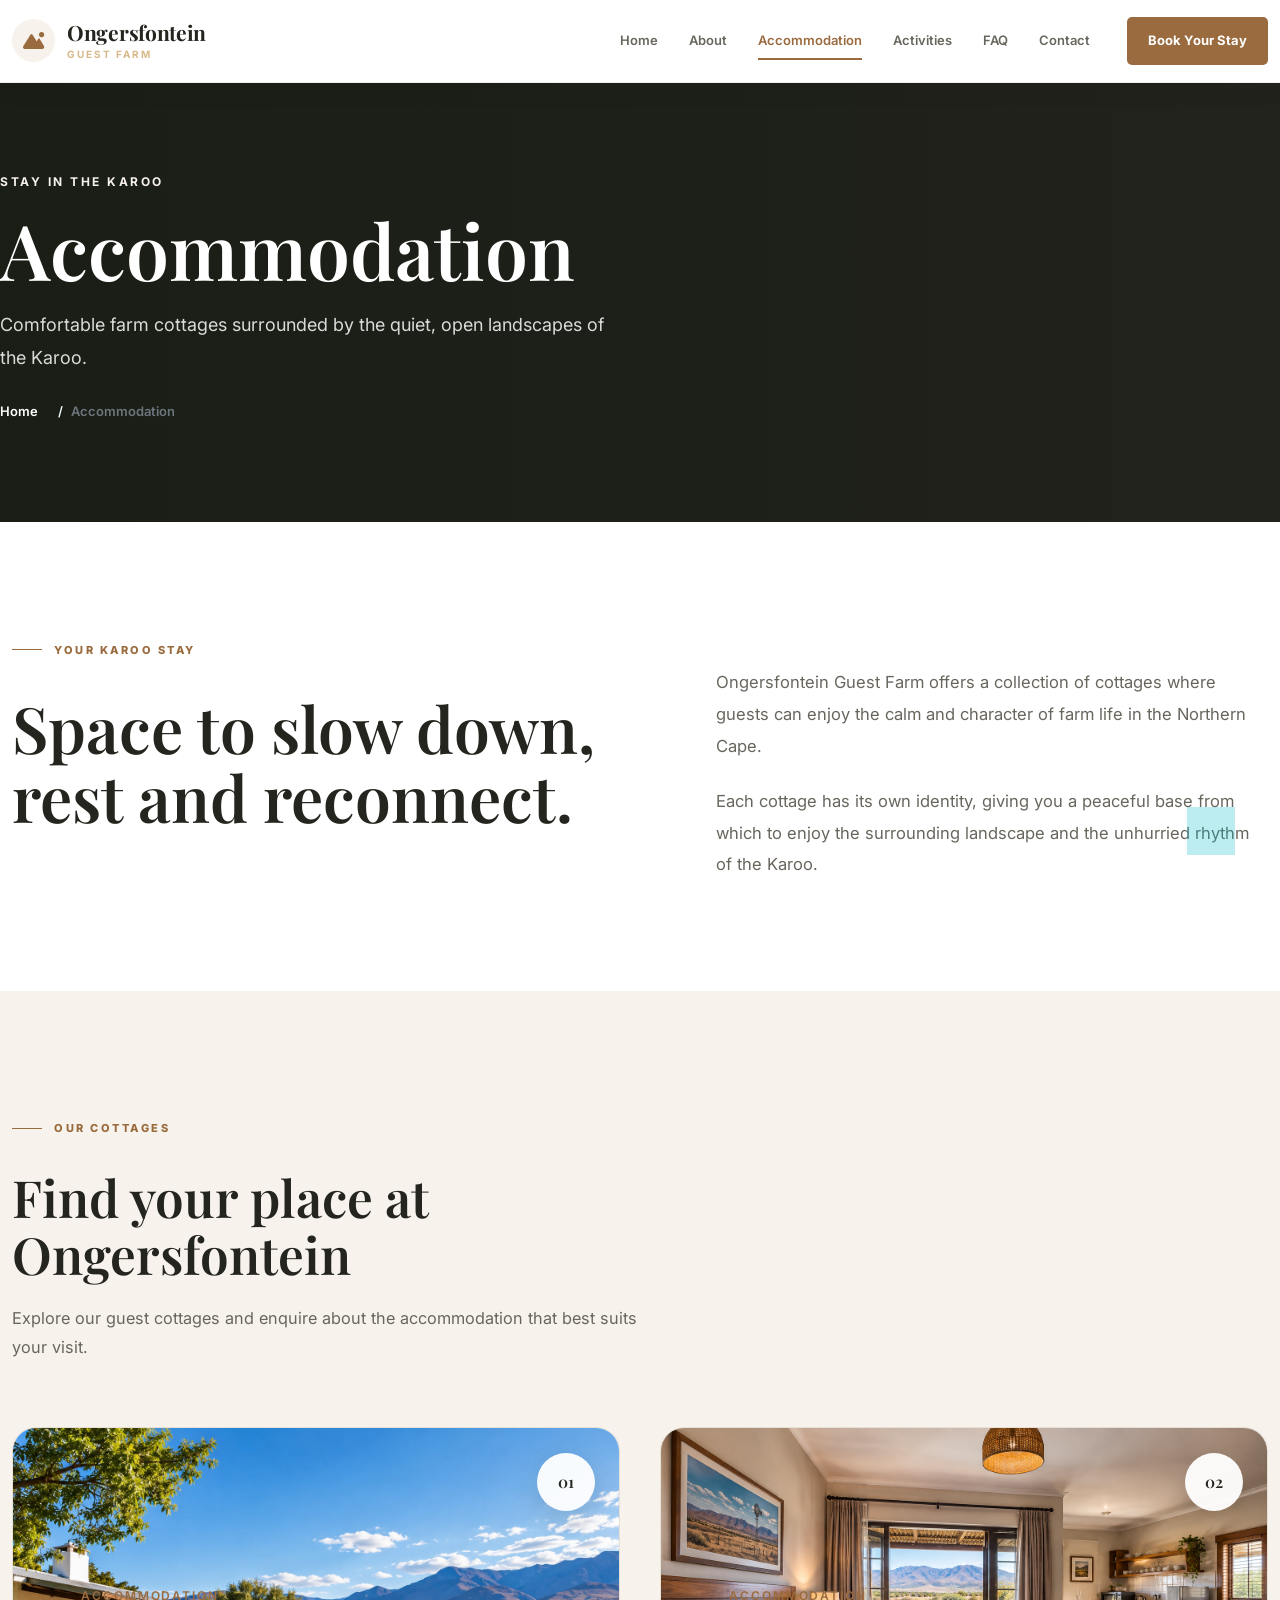
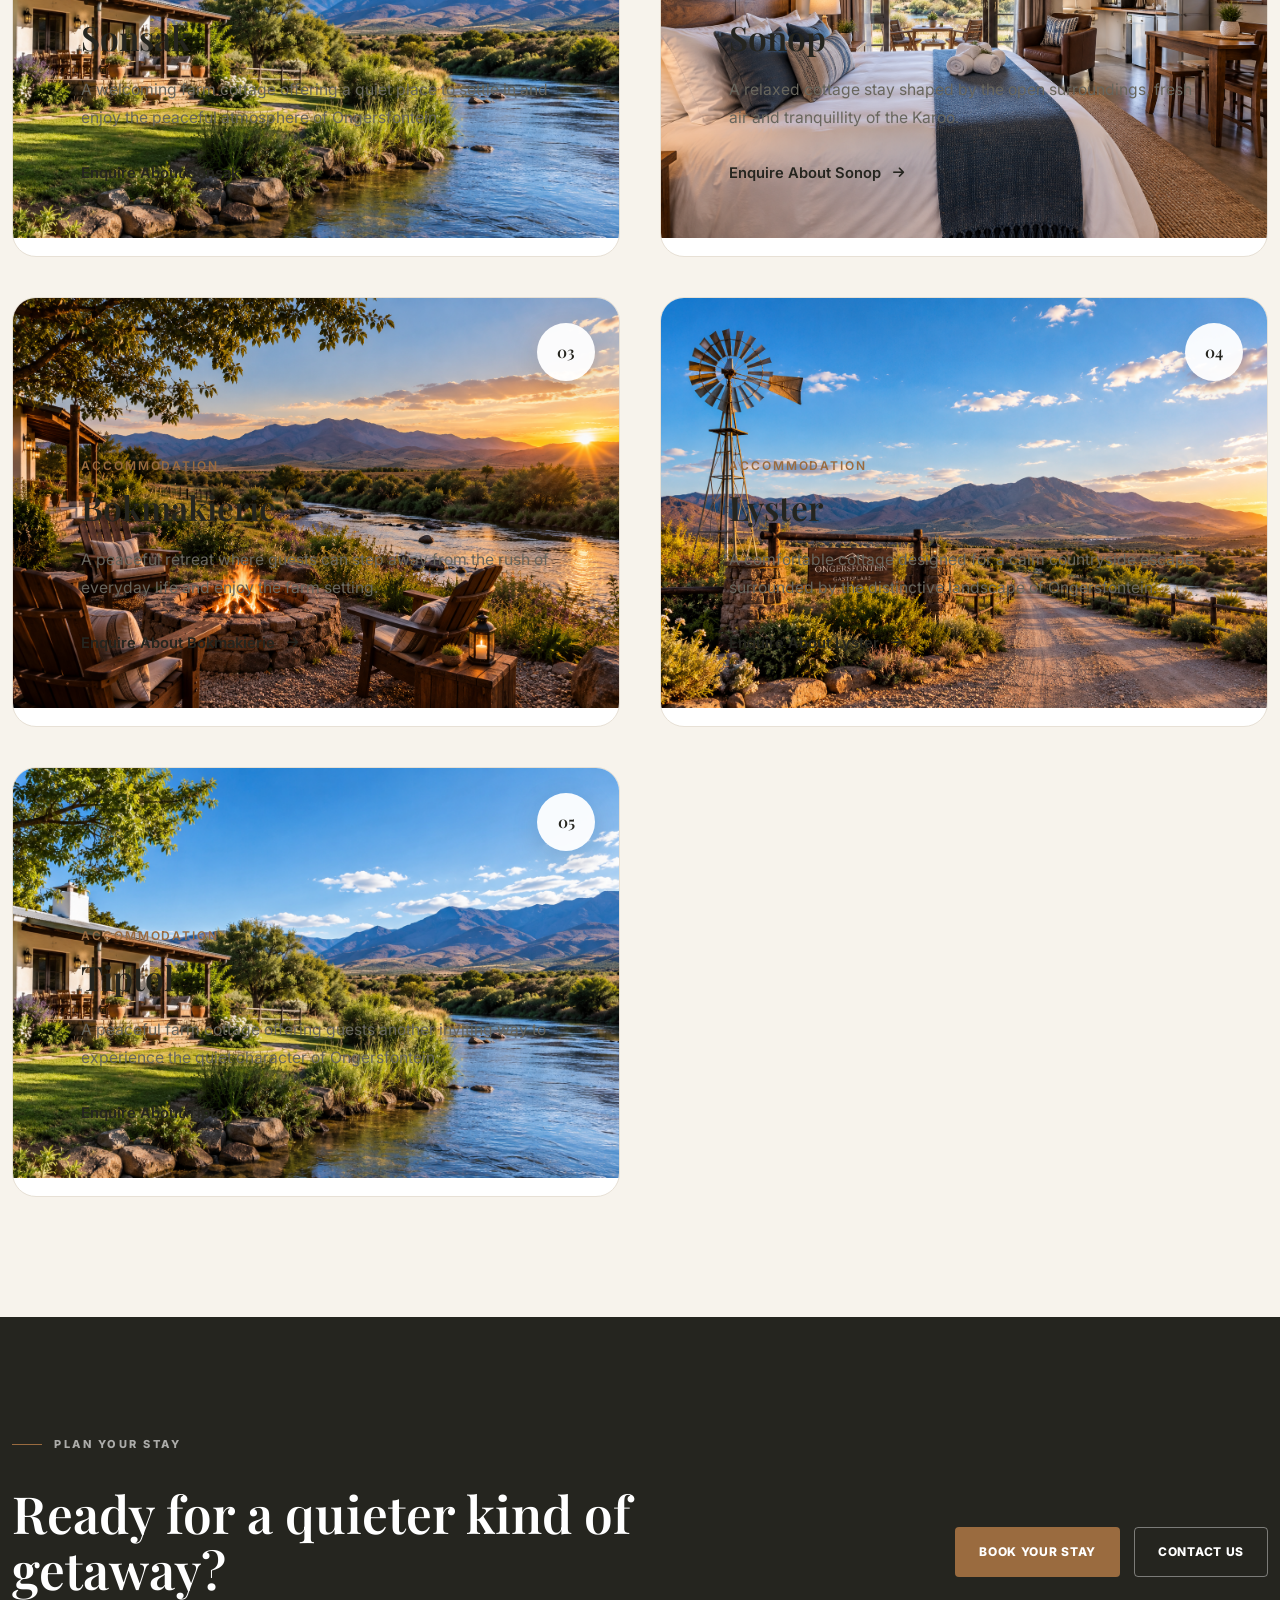
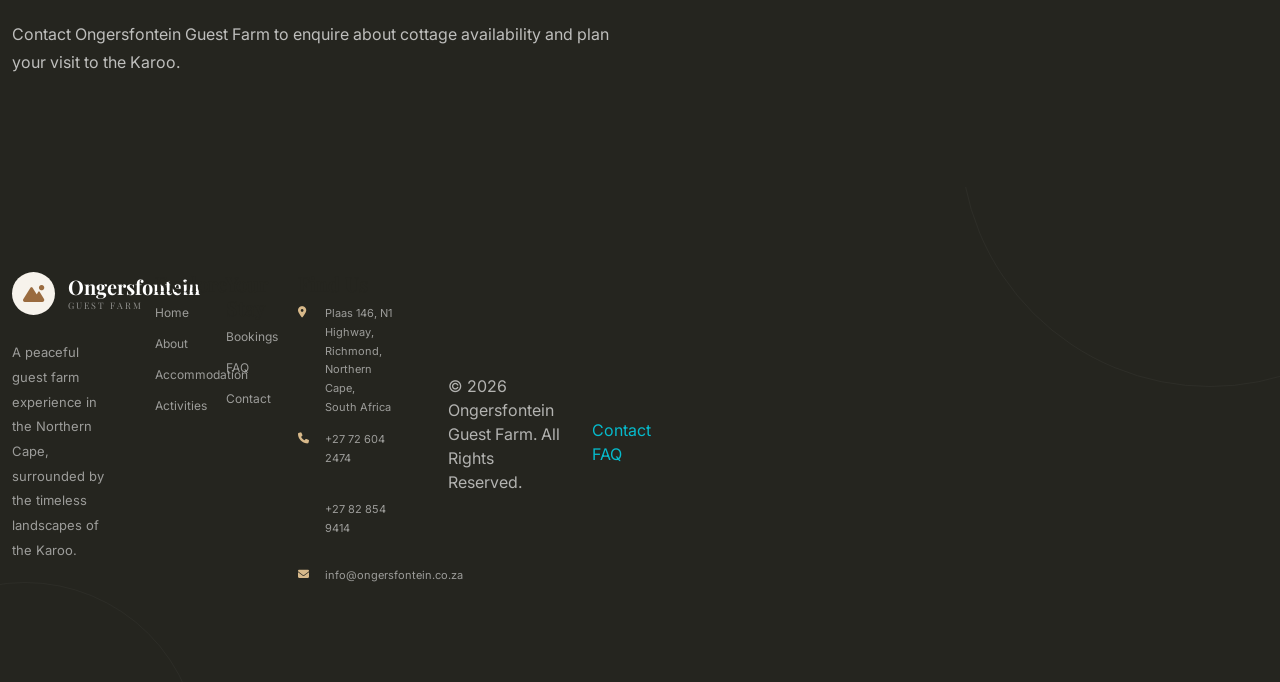
==== commit f124c7ae: "Update accommodation.html" ====
--- a/accommodation.html
+++ b/accommodation.html
@@ -664,7 +664,20 @@
         </div>
 
     </footer>
-
+    <!-- Back to Top -->
+    <a href="#" class="btn btn-lg btn-primary btn-lg-square back-to-top"><i class="bi bi-arrow-up"></i></a>
+
+
+    <!-- JavaScript Libraries -->
+    <script src="https://code.jquery.com/jquery-3.4.1.min.js"></script>
+    <script src="https://cdn.jsdelivr.net/npm/bootstrap@5.0.0/dist/js/bootstrap.bundle.min.js"></script>
+    <script src="lib/wow/wow.min.js"></script>
+    <script src="lib/easing/easing.min.js"></script>
+    <script src="lib/waypoints/waypoints.min.js"></script>
+    <script src="lib/owlcarousel/owl.carousel.min.js"></script>
+
+    <!-- Template Javascript -->
+    <script src="js/main.js"></script>
 
     <!-- Bootstrap JS -->
     <script src="js/bootstrap.bundle.min.js"></script>
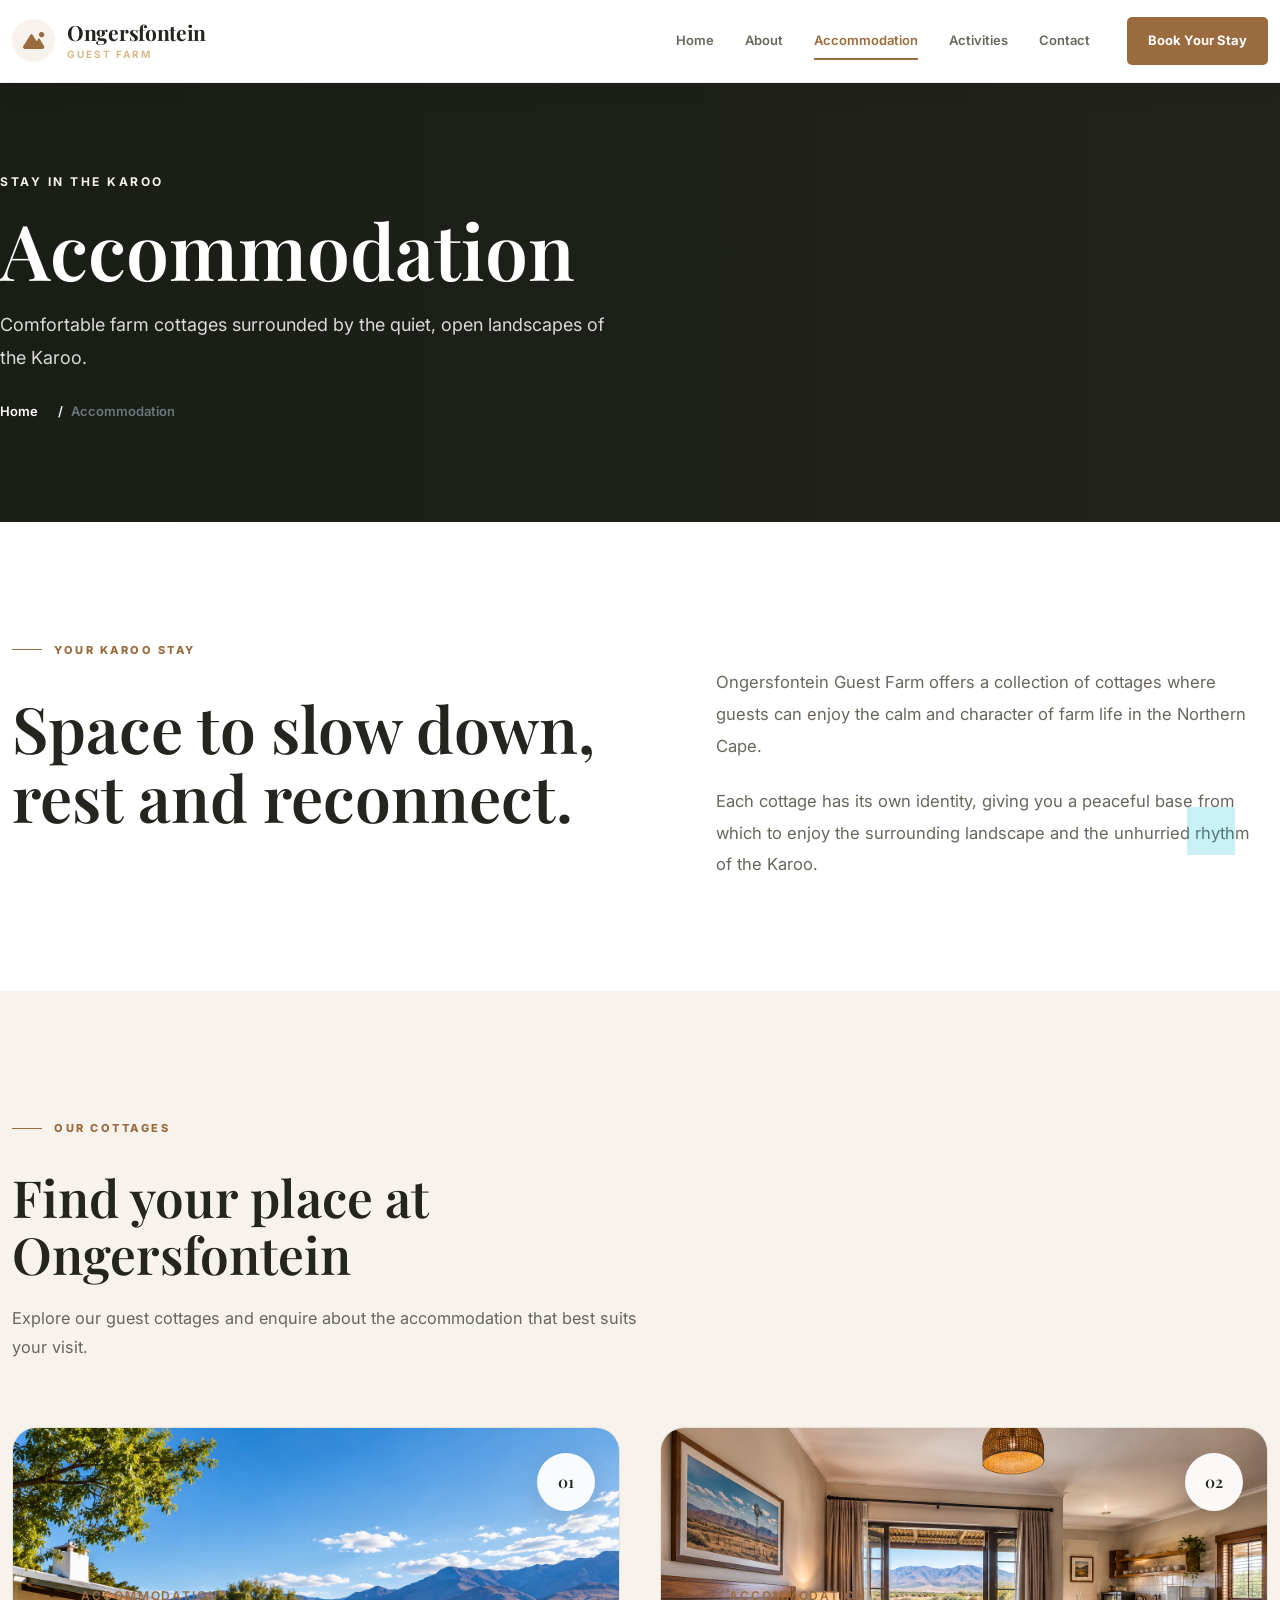
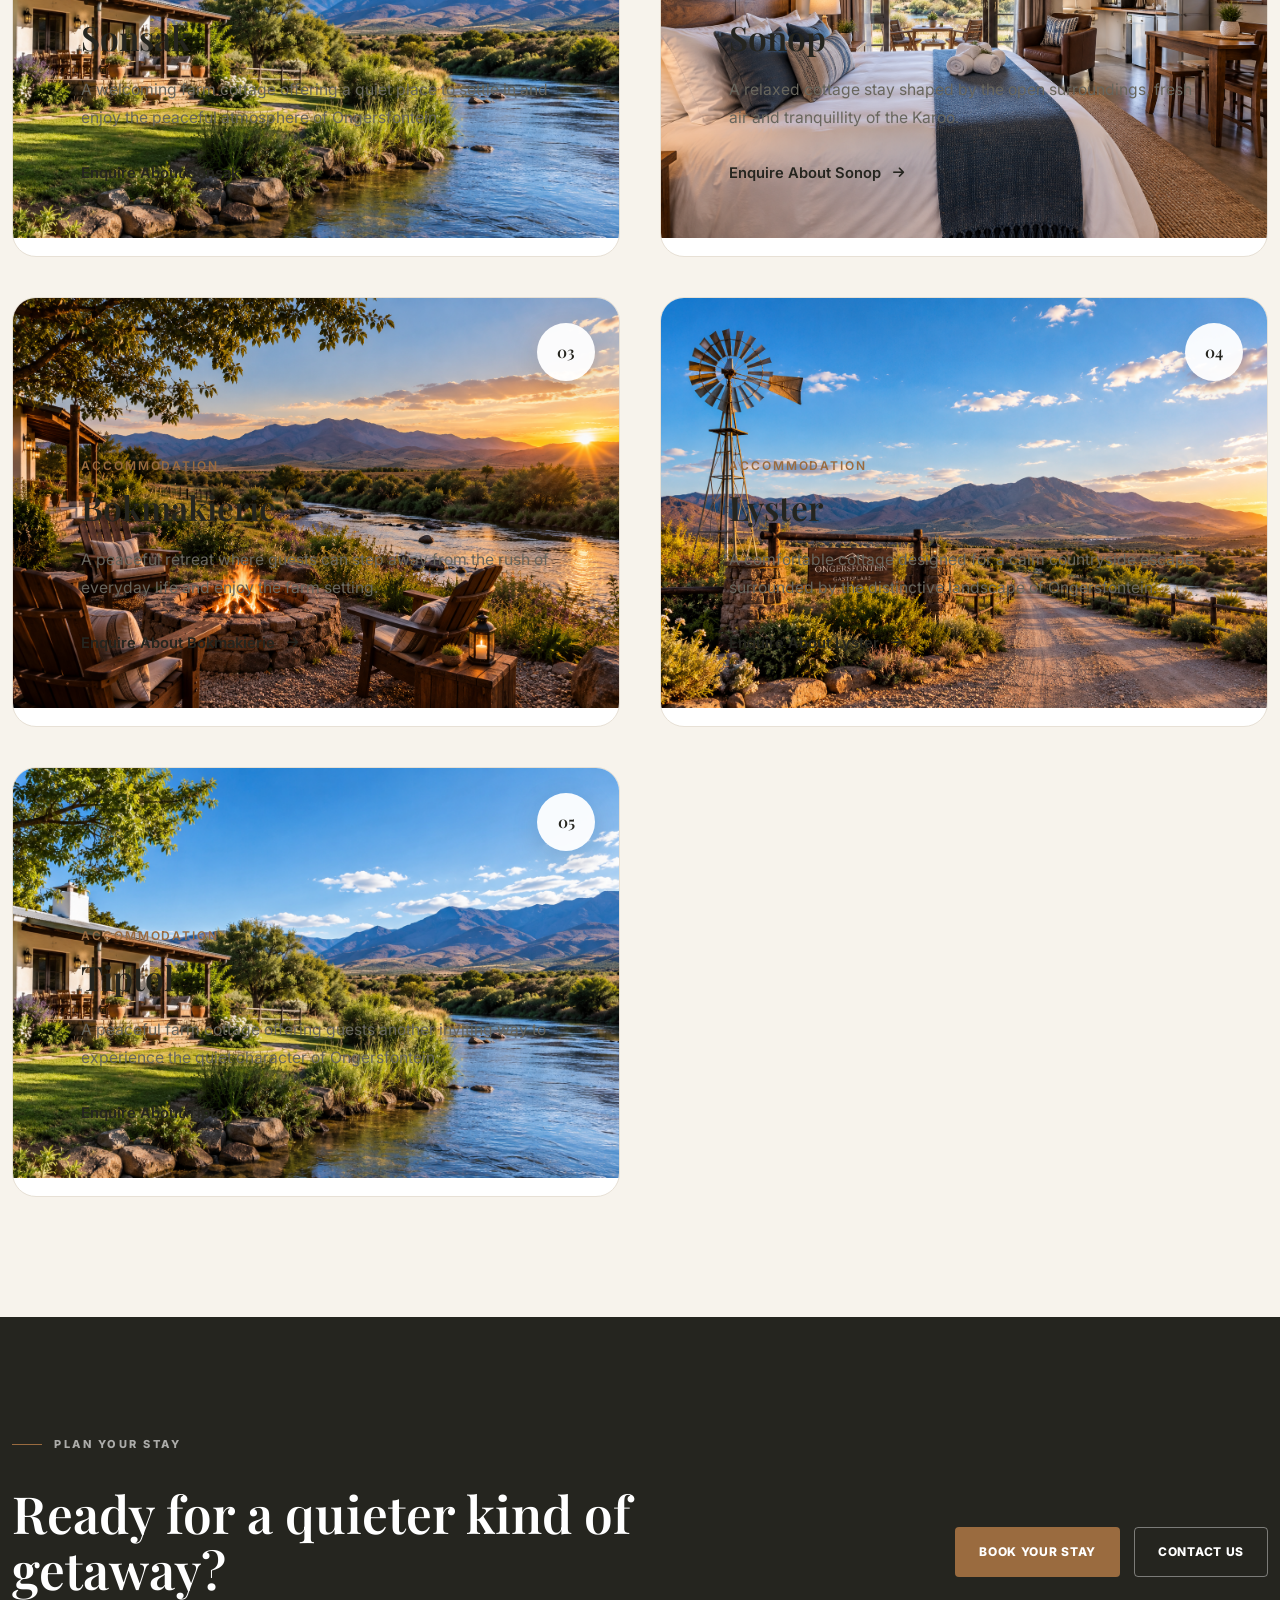
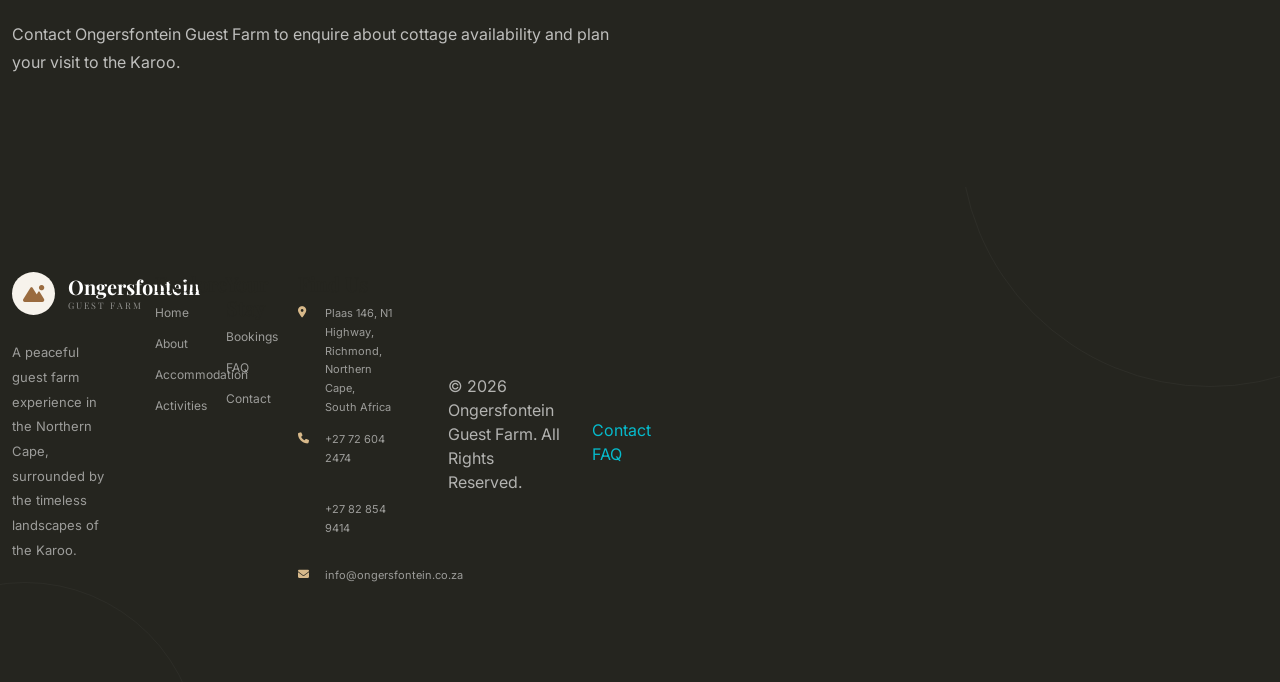
==== commit b54bf728: "Update accommodation.html" ====
--- a/accommodation.html
+++ b/accommodation.html
@@ -94,10 +94,7 @@
                         </a>
                     </li>
 
-                    <li class="nav-item">
-                        <a class="nav-link" href="faq.html">FAQ</a>
-                    </li>
-
+                 
                     <li class="nav-item">
                         <a class="nav-link" href="contact.html">
                             Contact
